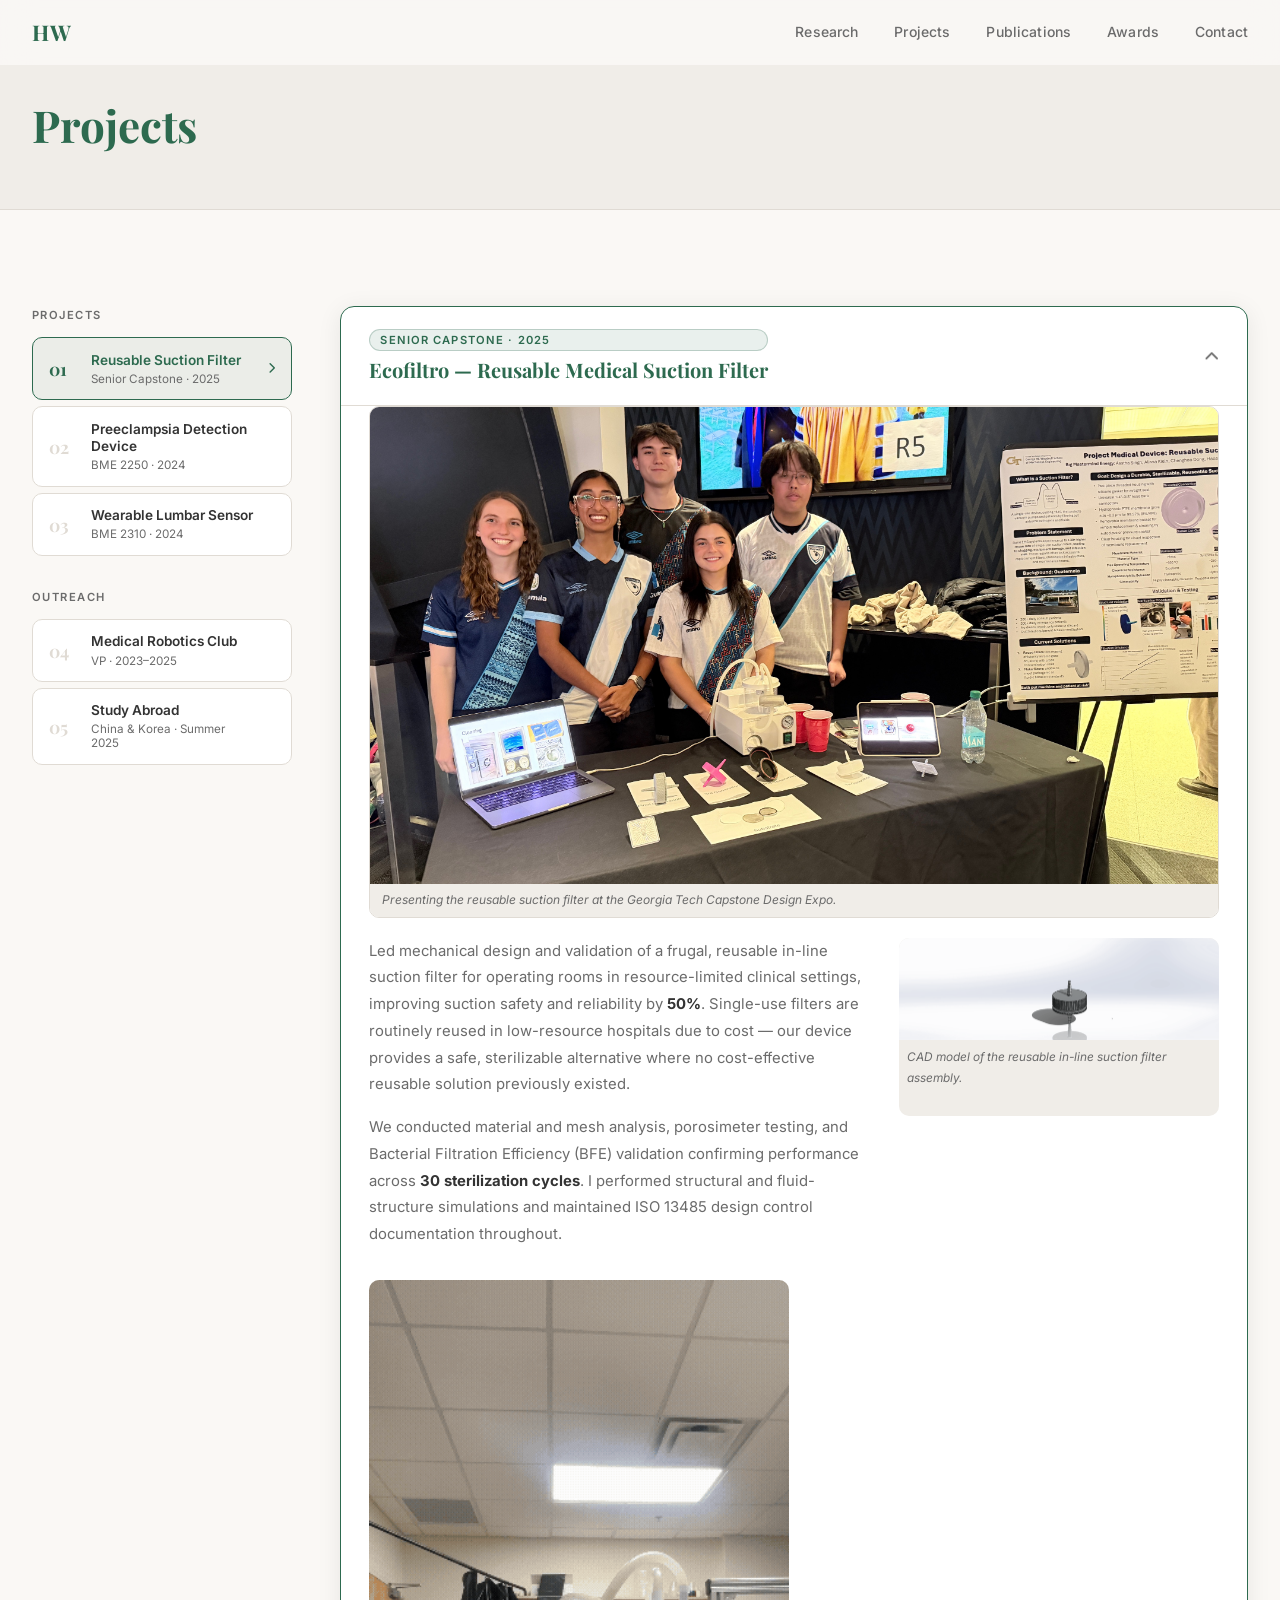
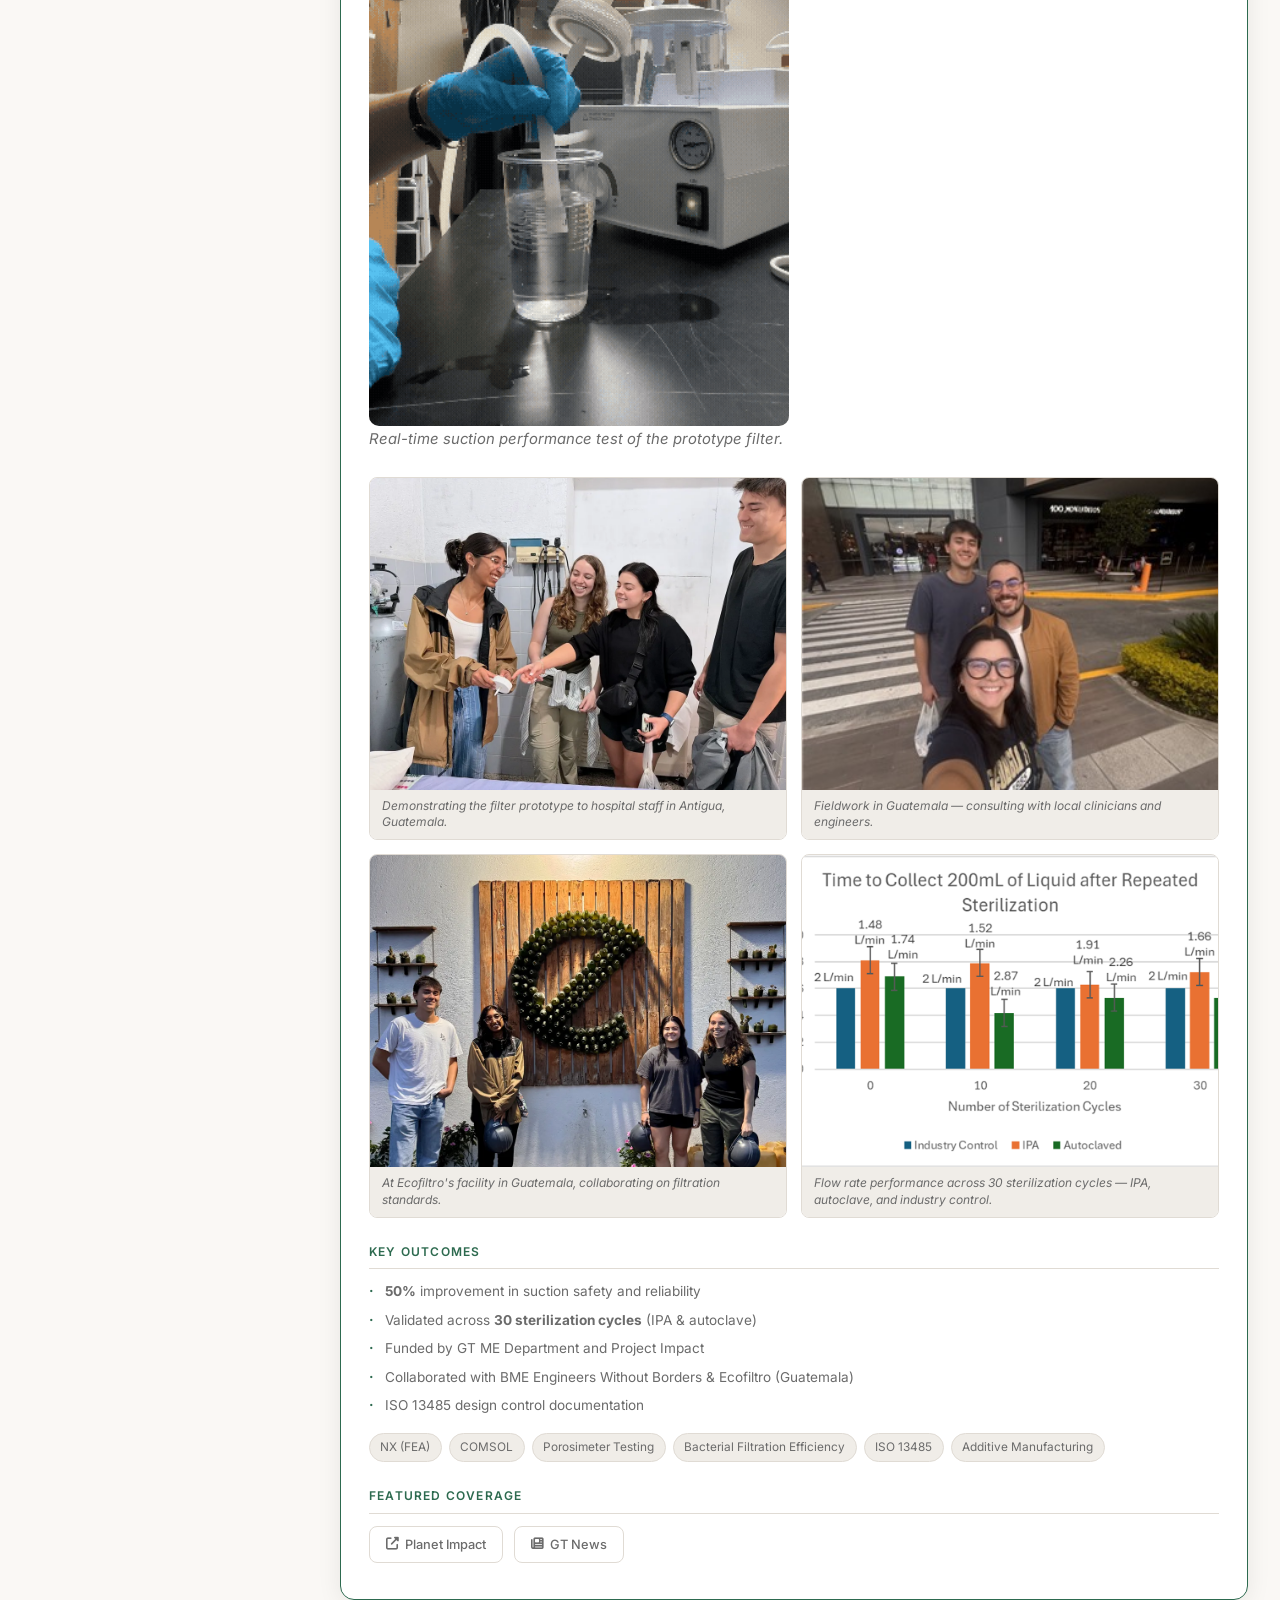
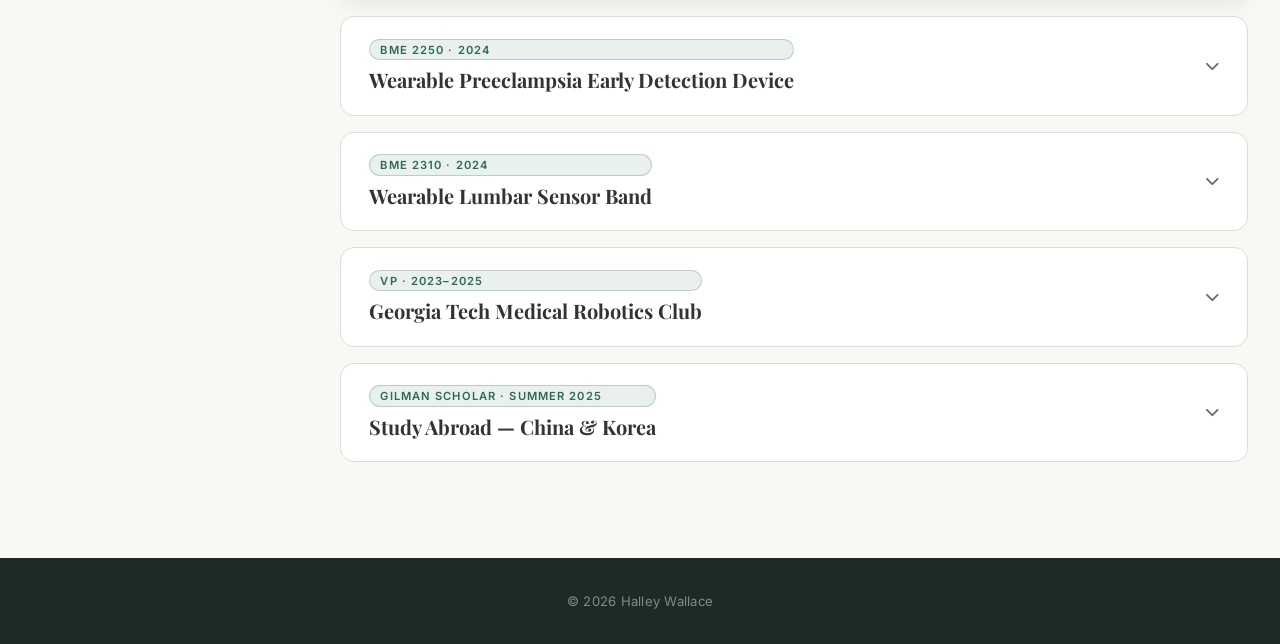
==== projects.html @ 0577d4d8 "Portfolio site" ====
<!DOCTYPE html>
<html lang="en">
<head>
    <meta charset="UTF-8">
    <meta name="viewport" content="width=device-width, initial-scale=1.0">
    <title>Projects — Halley Wallace</title>
    <link rel="preconnect" href="https://fonts.googleapis.com">
    <link rel="preconnect" href="https://fonts.gstatic.com" crossorigin>
    <link href="https://fonts.googleapis.com/css2?family=Playfair+Display:ital,wght@0,400;0,600;0,700;1,400&family=Inter:wght@300;400;500;600&display=swap" rel="stylesheet">
    <link rel="stylesheet" href="https://cdnjs.cloudflare.com/ajax/libs/font-awesome/6.4.0/css/all.min.css">
    <link rel="stylesheet" href="assets/css/style.css">
</head>
<body>

    <nav id="navbar">
        <div class="nav-container">
            <a href="index.html" class="nav-logo">HW</a>
            <ul class="nav-links" id="navLinks">
                <li><a href="research.html">Research</a></li>
                <li><a href="projects.html" class="active">Projects</a></li>
                <li><a href="publications.html">Publications</a></li>
                <li><a href="awards.html">Awards</a></li>
                <li><a href="index.html#contact">Contact</a></li>
            </ul>
            <button class="nav-toggle" id="navToggle" aria-label="Toggle navigation">
                <span></span><span></span><span></span>
            </button>
        </div>
    </nav>

    <div class="page-header">
        <div class="container">
            <h1 class="page-title">Projects</h1>
        </div>
    </div>

    <section class="section">
        <div class="container">
            <div class="research-layout">

                <!-- Sidebar -->
                <aside class="research-sidebar">
                    <p class="sidebar-label">Projects</p>
                    <nav class="sidebar-nav">
                        <button class="sidebar-btn active" data-target="ecofiltro">
                            <span class="sidebar-num">01</span>
                            <span class="sidebar-info">
                                <span class="sidebar-title">Reusable Suction Filter</span>
                                <span class="sidebar-sub">Senior Capstone · 2025</span>
                            </span>
                            <i class="fas fa-chevron-right sidebar-arrow"></i>
                        </button>
                        <button class="sidebar-btn" data-target="preeclampsia">
                            <span class="sidebar-num">02</span>
                            <span class="sidebar-info">
                                <span class="sidebar-title">Preeclampsia Detection Device</span>
                                <span class="sidebar-sub">BME 2250 · 2024</span>
                            </span>
                            <i class="fas fa-chevron-right sidebar-arrow"></i>
                        </button>
                        <button class="sidebar-btn" data-target="lumbar">
                            <span class="sidebar-num">03</span>
                            <span class="sidebar-info">
                                <span class="sidebar-title">Wearable Lumbar Sensor</span>
                                <span class="sidebar-sub">BME 2310 · 2024</span>
                            </span>
                            <i class="fas fa-chevron-right sidebar-arrow"></i>
                        </button>
                    </nav>

                    <p class="sidebar-label" style="margin-top:1.75rem;">Outreach</p>
                    <nav class="sidebar-nav">
                        <button class="sidebar-btn" data-target="medrobo">
                            <span class="sidebar-num">04</span>
                            <span class="sidebar-info">
                                <span class="sidebar-title">Medical Robotics Club</span>
                                <span class="sidebar-sub">VP · 2023–2025</span>
                            </span>
                            <i class="fas fa-chevron-right sidebar-arrow"></i>
                        </button>
                        <button class="sidebar-btn" data-target="lbat">
                            <span class="sidebar-num">05</span>
                            <span class="sidebar-info">
                                <span class="sidebar-title">Study Abroad</span>
                                <span class="sidebar-sub">China &amp; Korea · Summer 2025</span>
                            </span>
                            <i class="fas fa-chevron-right sidebar-arrow"></i>
                        </button>
                    </nav>
                </aside>

                <!-- Accordion content -->
                <main class="research-content">

                    <!-- 01 Ecofiltro -->
                    <div class="accordion-section open" id="ecofiltro">
                        <button class="accordion-header" aria-expanded="true">
                            <div class="accordion-header-text">
                                <span class="accordion-badge darpa-badge">Senior Capstone · 2025</span>
                                <h2>Ecofiltro — Reusable Medical Suction Filter</h2>
                            </div>
                            <i class="fas fa-chevron-down accordion-icon" style="transform:rotate(180deg)"></i>
                        </button>
                        <div class="accordion-body">

                            <!-- Capstone fair photo -->
                            <figure class="proj-photo-item" style="margin:0 0 1.25rem;border-radius:10px;">
                                <img src="assets/images/ecofiltro_fair.jpg" alt="Team at GT capstone design fair" style="width:100%;aspect-ratio:16/9;object-fit:cover;display:block;">
                                <figcaption>Presenting the reusable suction filter at the Georgia Tech Capstone Design Expo.</figcaption>
                            </figure>

                            <!-- Text + CAD video side by side -->
                            <div class="proj-split-row">
                                <div>
                                    <p>
                                        Led mechanical design and validation of a frugal, reusable in-line suction
                                        filter for operating rooms in resource-limited clinical settings, improving
                                        suction safety and reliability by <strong>50%</strong>. Single-use filters
                                        are routinely reused in low-resource hospitals due to cost — our device
                                        provides a safe, sterilizable alternative where no cost-effective reusable
                                        solution previously existed.
                                    </p>
                                    <p>
                                        We conducted material and mesh analysis, porosimeter testing, and Bacterial
                                        Filtration Efficiency (BFE) validation confirming performance across
                                        <strong>30 sterilization cycles</strong>. I performed structural and
                                        fluid-structure simulations and maintained ISO 13485 design control
                                        documentation throughout.
                                    </p>
                                </div>
                                <div class="proj-split-video">
                                    <img src="assets/images/filtercad.gif" alt="CAD model animation of the reusable suction filter" style="width:100%;display:block;">
                                    <p class="gallery-caption" style="padding:0.4rem 0.5rem;font-size:0.74rem;background:var(--bg-alt);font-style:italic;color:var(--text-muted);">CAD model of the reusable in-line suction filter assembly.</p>
                                </div>
                            </div>

                            <!-- Real-time GIF — constrained width -->
                            <div style="margin-top:1rem;border-radius:10px;overflow:hidden;background:var(--bg-alt);max-width:420px;">
                                <img src="assets/images/filterrealtime.gif" alt="Real-time suction performance test" style="width:100%;display:block;">
                            </div>
                            <p class="gallery-caption">Real-time suction performance test of the prototype filter.</p>

                            <!-- Photo grid -->
                            <div class="proj-photo-grid">
                                <figure class="proj-photo-item">
                                    <img src="assets/images/ecofiltro.webp" alt="Team demonstrating filter to hospital staff">
                                    <figcaption>Demonstrating the filter prototype to hospital staff in Antigua, Guatemala.</figcaption>
                                </figure>
                                <figure class="proj-photo-item">
                                    <img src="assets/images/guatemala_ewb.jpg" alt="Team in Guatemala">
                                    <figcaption>Fieldwork in Guatemala — consulting with local clinicians and engineers.</figcaption>
                                </figure>
                                <figure class="proj-photo-item">
                                    <img src="assets/images/ecofiltro_facility.webp" alt="Team at Ecofiltro facility">
                                    <figcaption>At Ecofiltro's facility in Guatemala, collaborating on filtration standards.</figcaption>
                                </figure>
                                <figure class="proj-photo-item">
                                    <img src="assets/images/filter_data.png" alt="Sterilization performance data">
                                    <figcaption>Flow rate performance across 30 sterilization cycles — IPA, autoclave, and industry control.</figcaption>
                                </figure>
                            </div>

                            <div class="accordion-links-section">
                                <h4>Key Outcomes</h4>
                                <ul class="acc-conf-list">
                                    <li><strong>50%</strong> improvement in suction safety and reliability</li>
                                    <li>Validated across <strong>30 sterilization cycles</strong> (IPA &amp; autoclave)</li>
                                    <li>Funded by GT ME Department and Project Impact</li>
                                    <li>Collaborated with BME Engineers Without Borders &amp; Ecofiltro (Guatemala)</li>
                                    <li>ISO 13485 design control documentation</li>
                                </ul>

                                <div class="proj-tools">
                                    <span class="proj-tool-tag">NX (FEA)</span>
                                    <span class="proj-tool-tag">COMSOL</span>
                                    <span class="proj-tool-tag">Porosimeter Testing</span>
                                    <span class="proj-tool-tag">Bacterial Filtration Efficiency</span>
                                    <span class="proj-tool-tag">ISO 13485</span>
                                    <span class="proj-tool-tag">Additive Manufacturing</span>
                                </div>

                                <h4 style="margin-top:1.5rem;">Featured Coverage</h4>
                                <div class="acc-featured-links">
                                    <a href="https://planet-impact.org/project-medical-device"
                                       target="_blank" rel="noopener" class="feat-link-btn">
                                        <i class="fas fa-external-link-alt"></i> Planet Impact
                                    </a>
                                    <a href="https://me.gatech.edu/news/engineering-impact-capstone-design-teams-tackle-global-challenges"
                                       target="_blank" rel="noopener" class="feat-link-btn">
                                        <i class="fas fa-newspaper"></i> GT News
                                    </a>
                                </div>
                            </div>
                        </div>
                    </div>

                    <!-- 02 Preeclampsia Detection Device -->
                    <div class="accordion-section" id="preeclampsia">
                        <button class="accordion-header" aria-expanded="false">
                            <div class="accordion-header-text">
                                <span class="accordion-badge darpa-badge">BME 2250 · 2024</span>
                                <h2>Wearable Preeclampsia Early Detection Device</h2>
                            </div>
                            <i class="fas fa-chevron-down accordion-icon"></i>
                        </button>
                        <div class="accordion-body" hidden>

                            <p>
                                Designed and prototyped a wearable ankle band for early detection of
                                preeclampsia — a leading cause of maternal mortality, particularly affecting
                                Black women in Georgia. The device uses a <strong>PPG sensor</strong> for
                                continuous blood pressure monitoring and a <strong>flex sensor</strong> to
                                quantify ankle edema, two key early indicators of preeclampsia.
                            </p>
                            <p>
                                The physical prototype integrates an Arduino Nano with sensors mounted on
                                a cloth band for comfortable at-home use. A parallel computational prototype
                                used Python image analysis of colorimetric urinalysis assays (Congo Red Dye
                                and Tetrabromophenol Blue) to detect proteinuria — another preeclampsia
                                biomarker. The project emphasized high-specificity design so any positive
                                result would be confirmed by a medical professional.
                            </p>

                            <!-- Photo grid -->
                            <div class="proj-photo-grid">
                                <figure class="proj-photo-item">
                                    <img src="assets/images/cadfoot.png" alt="CAD visual of ankle monitor on foot">
                                    <figcaption>CAD visual of the continuous ankle monitor on a foot model.</figcaption>
                                </figure>
                                <figure class="proj-photo-item">
                                    <img src="assets/images/cadband.png" alt="CAD model of device components">
                                    <figcaption>CAD model showing the PPG sensor, flex sensor, and Arduino Nano assembly.</figcaption>
                                </figure>
                                <figure class="proj-photo-item">
                                    <img src="assets/images/caddevice.jpg" alt="Final physical prototype">
                                    <figcaption>Final physical prototype — Arduino Nano with PPG and flex sensors on perfboard.</figcaption>
                                </figure>
                            </div>

                            <div class="accordion-links-section">
                                <h4>Key Outcomes</h4>
                                <ul class="acc-conf-list">
                                    <li>Functional PPG-based blood pressure monitoring and flex-sensor edema detection</li>
                                    <li>Parallel computational prototype: Python image analysis of urinalysis assays</li>
                                    <li>High-specificity design for at-home use</li>
                                    <li>Addressed maternal health disparities in under-resourced Georgia communities</li>
                                </ul>

                                <div class="proj-tools">
                                    <span class="proj-tool-tag">Arduino Nano</span>
                                    <span class="proj-tool-tag">PPG Sensor</span>
                                    <span class="proj-tool-tag">Flex Sensor</span>
                                    <span class="proj-tool-tag">Fusion 360</span>
                                </div>
                            </div>
                        </div>
                    </div>

                    <!-- 03 Lumbar Sensor -->
                    <div class="accordion-section" id="lumbar">
                        <button class="accordion-header" aria-expanded="false">
                            <div class="accordion-header-text">
                                <span class="accordion-badge darpa-badge">BME 2310 · 2024</span>
                                <h2>Wearable Lumbar Sensor Band</h2>
                            </div>
                            <i class="fas fa-chevron-down accordion-icon"></i>
                        </button>
                        <div class="accordion-body" hidden>

                            <p>
                                Designed and built a wearable lumbar sensor band to monitor lower back
                                posture and movement. The device integrates embedded electronics into a
                                flexible, form-fitting band worn at the lumbar region, enabling non-invasive
                                tracking of spinal position and muscle activity throughout daily activity.
                            </p>
                            <p>
                                The CAD model was developed in Fusion 360, and the physical prototype was
                                assembled and tested on a mannequin and team members. The project aimed to
                                provide a low-cost, wearable solution for monitoring lumbar health outside
                                of a clinical setting.
                            </p>

                            <!-- Photo grid -->
                            <div class="proj-photo-grid">
                                <figure class="proj-photo-item">
                                    <img src="assets/images/back_brace_worn.jpg" alt="Device worn on mannequin">
                                    <figcaption>Prototype worn on mannequin, showing sensor placement at the lumbar region.</figcaption>
                                </figure>
                                <figure class="proj-photo-item">
                                    <img src="assets/images/back_brace_cad.png" alt="CAD model of lumbar band">
                                    <figcaption>Fusion 360 CAD model of the sensor band with embedded electronics housing.</figcaption>
                                </figure>
                                <figure class="proj-photo-item">
                                    <img src="assets/images/back_brace_proto.jpg" alt="Physical prototype on workbench">
                                    <figcaption>Assembled physical prototype showing the full back support structure and sensor array.</figcaption>
                                </figure>
                            </div>

                            <div class="accordion-links-section">
                                <h4>Key Outcomes</h4>
                                <ul class="acc-conf-list">
                                    <li>Wearable form-factor designed for continuous at-home lumbar monitoring</li>
                                    <li>CAD modeled and iterated in Fusion 360 for fit and electronics integration</li>
                                    <li>Physical prototype assembled and tested on human subjects</li>
                                </ul>

                                <div class="proj-tools">
                                    <span class="proj-tool-tag">Fusion 360</span>
                                    <span class="proj-tool-tag">Additive Manufacturing</span>
                                    <span class="proj-tool-tag">Arduino</span>
                                    <span class="proj-tool-tag">Embedded Electronics</span>
                                </div>
                            </div>
                        </div>
                    </div>

                    <!-- 04 Medical Robotics Club -->
                    <div class="accordion-section" id="medrobo">
                        <button class="accordion-header" aria-expanded="false">
                            <div class="accordion-header-text">
                                <span class="accordion-badge darpa-badge">VP · 2023–2025</span>
                                <h2>Georgia Tech Medical Robotics Club</h2>
                            </div>
                            <i class="fas fa-chevron-down accordion-icon"></i>
                        </button>
                        <div class="accordion-body" hidden>

                            <div style="display:flex;align-items:center;gap:1.25rem;margin-bottom:1.25rem;">
                                <img src="assets/images/medrobo_logo.jpeg" alt="Medical Robotics Club logo" style="width:80px;height:80px;object-fit:contain;border-radius:8px;border:1px solid var(--border);background:var(--bg-alt);flex-shrink:0;">
                                <div>
                                    <p style="margin:0;font-weight:600;color:var(--text);">Vice President</p>
                                    <p style="margin:0.2rem 0 0;font-size:0.85rem;color:var(--text-muted);">Georgia Institute of Technology · 2023–2025</p>
                                </div>
                            </div>

                            <figure style="margin:0 0 1.25rem;border-radius:10px;overflow:hidden;">
                                <img src="assets/images/medrobo_showcase.jpg" alt="Medical Robotics Club Project Showcase" style="width:100%;aspect-ratio:16/9;object-fit:cover;display:block;">
                                <figcaption style="font-size:0.78rem;color:var(--text-muted);padding:0.5rem 0.75rem;background:var(--bg-alt);font-style:italic;">Annual Medical Robotics Club Project Showcase — student teams presenting biomedical engineering projects.</figcaption>
                            </figure>

                            <p>
                                Served as Vice President of Georgia Tech's Medical Robotics Club — one of
                                the largest student organizations in the College of Engineering with
                                <strong>200+ members</strong>. Organized technical workshops, career panels
                                with industry professionals, and inter-team mentorship connecting
                                undergraduates with graduate researchers and biomedical industry partners.
                            </p>
                            <p>
                                Coordinated the annual Project Showcase, where student teams presented
                                semester-long engineering projects to faculty, alumni, and industry guests.
                                Led executive board planning, recruitment events, and maintained partnerships
                                with GT's BME and ME departments to provide members with research and
                                internship opportunities.
                            </p>

                            <div class="accordion-links-section">
                                <div class="acc-featured-links">
                                    <a href="https://sites.gatech.edu/medicalroboticsclub/"
                                       target="_blank" rel="noopener" class="feat-link-btn">
                                        <i class="fas fa-external-link-alt"></i> Club Website
                                    </a>
                                </div>
                            </div>
                        </div>
                    </div>

                    <!-- 05 Study Abroad / LBAT -->
                    <div class="accordion-section" id="lbat">
                        <button class="accordion-header" aria-expanded="false">
                            <div class="accordion-header-text">
                                <span class="accordion-badge darpa-badge">Gilman Scholar · Summer 2025</span>
                                <h2>Study Abroad — China &amp; Korea</h2>
                            </div>
                            <i class="fas fa-chevron-down accordion-icon"></i>
                        </button>
                        <div class="accordion-body" hidden>

                            <figure style="margin:0 0 1.25rem;border-radius:10px;overflow:hidden;">
                                <img src="assets/images/lbat_main.jpg" alt="Shenzhen skyline with flowers" style="width:100%;aspect-ratio:16/7;object-fit:cover;display:block;">
                                <figcaption style="font-size:0.78rem;color:var(--text-muted);padding:0.5rem 0.75rem;background:var(--bg-alt);font-style:italic;">Shenzhen, China — Georgia Tech Shenzhen Institute semester, Summer 2025.</figcaption>
                            </figure>

                            <p>
                                Spent Spring 2025 at the <strong>Georgia Tech Shenzhen Institute</strong>
                                (GTSI) as a <strong>U.S. Department of State Gilman Scholar</strong> with
                                the Critical Need Language Award for Chinese. The semester included immersive
                                coursework, language study, and cross-cultural research engagement across
                                China and South Korea.
                            </p>
                            <p>
                                Visited <strong>Peking University (PKU)</strong> in Beijing to meet with
                                Dr. Mengdi Han's lab, researching flexible bioelectronics and wearable
                                biosensors — directly relevant to my interests in bio-inspired design and
                                medical devices. Also visited <strong>Seoul National University (SNU)</strong>
                                in South Korea to meet with Dr. Hyungmin Park's <em>Bio-Fluid Mechanics
                                Laboratory</em>, exploring overlaps with my fluid dynamics research.
                            </p>

                            <div class="research-photo-gallery">
                                <figure class="gallery-item">
                                    <img src="assets/images/lbat_shenzhen.jpg" alt="Shenzhen bay Ferris wheel">
                                </figure>
                                <figure class="gallery-item">
                                    <img src="assets/images/lbat_beijing.jpg" alt="Beijing">
                                </figure>
                                <figure class="gallery-item">
                                    <img src="assets/images/lbat_pku.jpg" alt="Peking University campus">
                                </figure>
                                <figure class="gallery-item">
                                    <img src="assets/images/lbat_shanghai.jpg" alt="Shanghai skyline">
                                </figure>
                                <figure class="gallery-item">
                                    <img src="assets/images/lbat_chongqing.jpg" alt="Chongqing Hongya Cave">
                                </figure>
                                <figure class="gallery-item">
                                    <img src="assets/images/lbat_chongqing_night.jpg" alt="Chongqing Hongyadong at night">
                                </figure>
                                <figure class="gallery-item">
                                    <img src="assets/images/lbat_zhangjiajie.jpg" alt="Zhangjiajie mountains">
                                </figure>
                                <figure class="gallery-item">
                                    <img src="assets/images/lbat_korea.png" alt="Bukchon Hanok Village, Seoul">
                                </figure>
                                <figure class="gallery-item">
                                    <img src="assets/images/lbat_snu.jpg" alt="Seoul National University">
                                </figure>
                            </div>
                            <p class="gallery-caption">Shenzhen Bay · Beijing · Peking University · Shanghai · Chongqing · Chongqing Night · Zhangjiajie · Seoul · Seoul National University</p>
                        </div>
                    </div>

                </main>
            </div>
        </div>
    </section>

    <footer>
        <p>© 2026 Halley Wallace</p>
    </footer>

    <script src="assets/js/main.js"></script>
    <script>
        const sidebarBtns = document.querySelectorAll('.sidebar-btn');
        const sections    = document.querySelectorAll('.accordion-section');

        function openSection(id) {
            sections.forEach(sec => {
                const isTarget = sec.id === id;
                const body   = sec.querySelector('.accordion-body');
                const icon   = sec.querySelector('.accordion-icon');
                const header = sec.querySelector('.accordion-header');
                sec.classList.toggle('open', isTarget);
                header.setAttribute('aria-expanded', isTarget);
                if (isTarget) {
                    body.removeAttribute('hidden');
                    icon.style.transform = 'rotate(180deg)';
                } else {
                    body.setAttribute('hidden', '');
                    icon.style.transform = '';
                }
            });
            sidebarBtns.forEach(btn => {
                btn.classList.toggle('active', btn.dataset.target === id);
            });
        }

        sidebarBtns.forEach(btn => {
            btn.addEventListener('click', () => {
                const id = btn.dataset.target;
                openSection(id);
                document.getElementById(id).scrollIntoView({ behavior: 'smooth', block: 'start' });
            });
        });

        document.querySelectorAll('.accordion-header').forEach(header => {
            header.addEventListener('click', () => {
                const section = header.closest('.accordion-section');
                const isOpen  = section.classList.contains('open');
                if (isOpen) {
                    const body = section.querySelector('.accordion-body');
                    const icon = section.querySelector('.accordion-icon');
                    section.classList.remove('open');
                    header.setAttribute('aria-expanded', 'false');
                    body.setAttribute('hidden', '');
                    icon.style.transform = '';
                    sidebarBtns.forEach(btn => {
                        if (btn.dataset.target === section.id) btn.classList.remove('active');
                    });
                } else {
                    openSection(section.id);
                }
            });
        });
    </script>
</body>
</html>
---- assets/css/style.css ----
/* ===========================
   Variables & Reset
=========================== */
*, *::before, *::after {
    margin: 0;
    padding: 0;
    box-sizing: border-box;
}

:root {
    --bg:          #faf8f5;
    --bg-alt:      #f0ede8;
    --accent:      #2d6a4f;
    --accent-mid:  #40916c;
    --accent-light:#52b788;
    --text:        #333333;
    --text-muted:  #6b6b6b;
    --highlight:   #d4a017;
    --border:      #e0dbd4;
    --white:       #ffffff;
    --shadow:      0 4px 24px rgba(0, 0, 0, 0.08);
    --shadow-lg:   0 8px 40px rgba(0, 0, 0, 0.13);
    --radius:      14px;
}

html {
    scroll-behavior: smooth;
    font-size: 16px;
}

body {
    font-family: 'Inter', sans-serif;
    background-color: var(--bg);
    color: var(--text);
    line-height: 1.7;
    -webkit-font-smoothing: antialiased;
}

a {
    color: var(--accent);
    text-decoration: none;
    transition: color 0.2s;
}
a:hover { color: var(--accent-mid); }

img { display: block; max-width: 100%; }

/* ===========================
   Navigation
=========================== */
#navbar {
    position: fixed;
    top: 0; left: 0; right: 0;
    z-index: 1000;
    background: rgba(250, 248, 245, 0.9);
    backdrop-filter: blur(16px);
    -webkit-backdrop-filter: blur(16px);
    border-bottom: 1px solid transparent;
    transition: border-color 0.3s, box-shadow 0.3s;
}

#navbar.scrolled {
    border-bottom-color: var(--border);
    box-shadow: var(--shadow);
}

.nav-container {
    max-width: 1320px;
    margin: 0 auto;
    padding: 0 2rem;
    height: 64px;
    display: flex;
    align-items: center;
    justify-content: space-between;
}

.nav-logo {
    font-family: 'Playfair Display', serif;
    font-size: 1.35rem;
    font-weight: 700;
    color: var(--accent);
    letter-spacing: 0.06em;
}

.nav-links {
    list-style: none;
    display: flex;
    gap: 2.25rem;
    margin-left: auto;
}

.nav-links a {
    font-size: 0.875rem;
    font-weight: 500;
    color: var(--text-muted);
    letter-spacing: 0.01em;
    padding-bottom: 2px;
    border-bottom: 2px solid transparent;
    transition: color 0.2s, border-color 0.2s;
}

.nav-links a:hover,
.nav-links a.active {
    color: var(--accent);
    border-bottom-color: var(--accent);
}

.nav-toggle {
    display: none;
    flex-direction: column;
    gap: 5px;
    background: none;
    border: none;
    cursor: pointer;
    padding: 4px;
}

.nav-toggle span {
    display: block;
    width: 24px;
    height: 2px;
    background: var(--text);
    border-radius: 2px;
    transition: all 0.3s;
}

/* ===========================
   Hero
=========================== */
.hero {
    min-height: 100vh;
    display: flex;
    flex-direction: column;
    justify-content: center;
    padding: 7rem 2rem 5rem;
    position: relative;
    background-image: url('../images/gt_landscape.jpg');
    background-size: cover;
    background-position: center 40%;
}

.hero::before {
    content: '';
    position: absolute;
    inset: 0;
    background: linear-gradient(
        to right,
        rgba(250,248,245,0.97) 35%,
        rgba(250,248,245,0.82) 60%,
        rgba(250,248,245,0.55) 100%
    );
    pointer-events: none;
}

.hero-content {
    max-width: 1320px;
    margin: 0 auto;
    width: 100%;
    position: relative;
    z-index: 1;
    display: grid;
    grid-template-columns: 1fr 320px;
    gap: 5rem;
    align-items: center;
}

.hero-label {
    display: inline-block;
    font-size: 0.75rem;
    font-weight: 600;
    letter-spacing: 0.14em;
    text-transform: uppercase;
    color: var(--accent);
    margin-bottom: 1.25rem;
    padding: 0.3rem 0.9rem;
    background: rgba(45, 106, 79, 0.1);
    border-radius: 100px;
}

.hero h1 {
    font-family: 'Playfair Display', serif;
    font-size: clamp(2.75rem, 6vw, 4.5rem);
    font-weight: 700;
    line-height: 1.08;
    margin-bottom: 0.9rem;
    color: var(--accent);
}

.hero-subtitle {
    font-size: 0.97rem;
    color: var(--text-muted);
    margin-bottom: 1.1rem;
    line-height: 1.7;
}

.hero-bio {
    font-size: 1rem;
    color: var(--text-muted);
    max-width: 560px;
    margin-bottom: 2rem;
    line-height: 1.8;
}

.hero-links {
    display: flex;
    flex-wrap: wrap;
    gap: 0.65rem;
}

/* Badges — uniform style */
.badge {
    display: inline-flex;
    align-items: center;
    gap: 0.45rem;
    padding: 0.5rem 1.1rem;
    border-radius: 100px;
    font-size: 0.83rem;
    font-weight: 500;
    transition: all 0.2s;
    border: 1.5px solid var(--accent);
    background: var(--white);
    color: var(--accent);
    white-space: nowrap;
}

.badge:hover {
    background: var(--accent);
    color: var(--white);
}

/* Photo */
.hero-photo {
    display: flex;
    justify-content: center;
}

.photo-frame {
    width: 280px;
    height: 280px;
    border-radius: 50%;
    overflow: hidden;
    border: 4px solid var(--accent);
    box-shadow: 0 0 0 10px rgba(45, 106, 79, 0.1), var(--shadow-lg);
}

.photo-frame img {
    width: 100%;
    height: 100%;
    object-fit: cover;
}

.photo-placeholder {
    width: 100%;
    height: 100%;
    background: var(--bg-alt);
    display: flex;
    align-items: center;
    justify-content: center;
    font-size: 5rem;
    color: var(--border);
}

/* Scroll cue */
.hero-scroll {
    position: absolute;
    bottom: 2rem;
    left: 50%;
    transform: translateX(-50%);
    animation: bounce 2.2s ease-in-out infinite;
}

.hero-scroll a {
    color: var(--text-muted);
    font-size: 1.1rem;
    opacity: 0.7;
    transition: opacity 0.2s;
}

.hero-scroll a:hover { opacity: 1; }

@keyframes bounce {
    0%, 100% { transform: translateX(-50%) translateY(0); }
    50%       { transform: translateX(-50%) translateY(8px); }
}

/* ===========================
   Section Base
=========================== */
.section { padding: 6rem 2rem; }
.section-alt { background: var(--bg-alt); }

.container {
    max-width: 1320px;
    margin: 0 auto;
}

.section-title {
    font-family: 'Playfair Display', serif;
    font-size: 2.1rem;
    font-weight: 700;
    color: var(--text);
    margin-bottom: 0.4rem;
    position: relative;
    display: inline-block;
}

.section-title::after {
    content: '';
    display: block;
    width: 44px;
    height: 3px;
    background: var(--highlight);
    margin-top: 0.55rem;
    border-radius: 2px;
}

/* ===========================
   Hero Institutions Row
=========================== */
.hero-institutions {
    display: flex;
    align-items: center;
    gap: 0.9rem;
    margin-top: 1.5rem;
    flex-wrap: wrap;
}

.inst-logo {
    height: 32px;
    width: auto;
    object-fit: contain;
}

.gt-logo {
    /* GT logo has a white/transparent bg — keep it crisp */
    filter: brightness(0.85);
}

.inst-divider {
    color: var(--text-muted);
    font-size: 1rem;
}

.inst-cornell {
    font-family: 'Playfair Display', serif;
    font-size: 1rem;
    font-weight: 600;
    color: #b31b1b;
    letter-spacing: 0.01em;
}

/* ===========================
   About
=========================== */
.about-grid {
    display: grid;
    grid-template-columns: 1fr 300px;
    gap: 4rem;
    margin-top: 2.75rem;
    align-items: start;
}

.about-text p {
    color: var(--text-muted);
    margin-bottom: 1rem;
    font-size: 1.02rem;
}

.about-text p strong { color: var(--text); }
.about-text a { font-weight: 500; }

.detail-card {
    background: var(--white);
    border-radius: var(--radius);
    padding: 1.4rem 1.6rem;
    margin-bottom: 1rem;
    border: 1px solid var(--border);
}

.detail-card h3 {
    font-size: 0.75rem;
    font-weight: 600;
    text-transform: uppercase;
    letter-spacing: 0.12em;
    color: var(--accent);
    margin-bottom: 0.9rem;
    display: flex;
    align-items: center;
    gap: 0.5rem;
}

.detail-item {
    display: flex;
    flex-direction: column;
    gap: 0.2rem;
}

.detail-item strong { font-size: 0.9rem; color: var(--text); }
.detail-item span   { font-size: 0.82rem; color: var(--text-muted); }
.detail-item a      { font-size: 0.88rem; color: var(--accent); }

/* Education items */
.edu-item {
    display: flex;
    align-items: flex-start;
    gap: 0.85rem;
    padding: 0.5rem 0;
}

.edu-logo {
    height: 28px;
    width: auto;
    object-fit: contain;
    flex-shrink: 0;
    margin-top: 3px;
    filter: brightness(0.85);
}

.edu-text {
    display: flex;
    flex-direction: column;
    gap: 0.15rem;
}

.edu-text strong { font-size: 0.9rem; color: var(--text); }
.edu-text span   { font-size: 0.8rem; color: var(--text-muted); }

.edu-note {
    font-size: 0.75rem !important;
    color: var(--accent) !important;
    font-style: italic;
}

.edu-divider {
    height: 1px;
    background: var(--border);
    margin: 0.6rem 0;
}

/* Award list */
.award-list {
    list-style: none;
    display: flex;
    flex-direction: column;
    gap: 0.45rem;
}

.award-list li {
    font-size: 0.82rem;
    color: var(--text-muted);
    padding-left: 1.1rem;
    position: relative;
    line-height: 1.45;
}

.award-list li::before {
    content: '★';
    position: absolute;
    left: 0;
    color: var(--highlight);
    font-size: 0.65rem;
    top: 3px;
}

.interest-list {
    list-style: none;
    display: flex;
    flex-direction: column;
    gap: 0.45rem;
}

.interest-list li {
    font-size: 0.88rem;
    color: var(--text-muted);
    padding-left: 1.1rem;
    position: relative;
}

.interest-list li::before {
    content: '▸';
    position: absolute;
    left: 0;
    color: var(--accent);
    font-size: 0.75rem;
    top: 2px;
}

/* ===========================
   Research Cards
=========================== */
.research-grid {
    display: grid;
    grid-template-columns: repeat(3, 1fr);
    gap: 1.5rem;
    margin-top: 2.75rem;
}

.research-card {
    background: var(--white);
    border-radius: var(--radius);
    padding: 2rem;
    border: 1px solid var(--border);
    transition: transform 0.3s, box-shadow 0.3s;
    position: relative;
    overflow: hidden;
}

.research-card::before {
    content: '';
    position: absolute;
    top: 0; left: 0; right: 0;
    height: 3px;
    background: linear-gradient(90deg, var(--accent), var(--accent-light));
    transform: scaleX(0);
    transform-origin: left;
    transition: transform 0.35s ease;
}

.research-card:hover {
    transform: translateY(-5px);
    box-shadow: var(--shadow-lg);
}

.research-card:hover::before { transform: scaleX(1); }

.research-icon {
    width: 46px;
    height: 46px;
    background: rgba(45, 106, 79, 0.1);
    border-radius: 12px;
    display: flex;
    align-items: center;
    justify-content: center;
    color: var(--accent);
    font-size: 1.2rem;
    margin-bottom: 1.2rem;
}

.research-card h3 {
    font-family: 'Playfair Display', serif;
    font-size: 1.05rem;
    margin-bottom: 0.65rem;
    color: var(--text);
    line-height: 1.4;
}

.research-card p {
    font-size: 0.875rem;
    color: var(--text-muted);
    line-height: 1.75;
    margin-bottom: 1.1rem;
}

.research-tags {
    display: flex;
    flex-wrap: wrap;
    gap: 0.4rem;
}

.tag {
    font-size: 0.73rem;
    padding: 0.2rem 0.65rem;
    background: var(--bg-alt);
    color: var(--text-muted);
    border-radius: 100px;
    border: 1px solid var(--border);
    font-weight: 500;
}

/* ===========================
   Publications
=========================== */
.pub-list {
    margin-top: 2.75rem;
}

.pub-item {
    display: flex;
    gap: 2.5rem;
    padding: 2rem 0;
    border-bottom: 1px solid var(--border);
}

.pub-item:first-child { border-top: 1px solid var(--border); }

.pub-year {
    font-family: 'Playfair Display', serif;
    font-size: 1.6rem;
    font-weight: 700;
    color: var(--highlight);
    min-width: 72px;
    line-height: 1.1;
    padding-top: 3px;
    display: flex;
    flex-direction: column;
    align-items: flex-start;
    gap: 0.4rem;
}

.pub-status {
    font-family: 'Inter', sans-serif;
    font-size: 0.68rem;
    font-weight: 600;
    letter-spacing: 0.08em;
    text-transform: uppercase;
    padding: 0.2rem 0.55rem;
    border-radius: 100px;
}

.in-review {
    background: rgba(212, 160, 23, 0.12);
    color: var(--highlight);
    border: 1px solid rgba(212, 160, 23, 0.35);
}

.pub-title {
    font-size: 1rem;
    font-weight: 600;
    color: var(--text);
    margin-bottom: 0.4rem;
    line-height: 1.5;
}

.pub-authors {
    font-size: 0.875rem;
    color: var(--text-muted);
    margin-bottom: 0.3rem;
}

.pub-journal {
    font-size: 0.85rem;
    color: var(--text-muted);
    margin-bottom: 0.85rem;
}

.pub-under-review {
    font-size: 0.8rem;
    font-style: italic;
    color: var(--text-muted);
    margin-top: 0.4rem;
}

.pub-links { display: flex; gap: 1.1rem; }

.pub-link {
    font-size: 0.8rem;
    font-weight: 500;
    color: var(--accent);
    display: inline-flex;
    align-items: center;
    gap: 0.3rem;
    transition: color 0.2s;
}

.pub-link:hover { color: var(--accent-light); }

/* Under Review / In Prep cards */
.preprint-list {
    display: flex;
    flex-direction: column;
    gap: 1.25rem;
    margin-bottom: 0.5rem;
}

.preprint-card {
    display: flex;
    gap: 1.75rem;
    align-items: center;
    background: var(--white);
    border: 1px solid var(--border);
    border-radius: var(--radius);
    padding: 1.25rem 1.5rem;
    transition: box-shadow 0.25s;
}

.preprint-card:hover { box-shadow: var(--shadow); }

.preprint-gif {
    flex-shrink: 0;
    width: 160px;
    height: 110px;
    border-radius: 8px;
    overflow: hidden;
    background: #111;
}

.preprint-gif img {
    width: 100%;
    height: 100%;
    object-fit: cover;
}

.preprint-content {
    display: flex;
    flex-direction: column;
    gap: 0.45rem;
}

.preprint-content h4 {
    font-size: 0.95rem;
    font-weight: 600;
    color: var(--text);
    line-height: 1.5;
    margin: 0;
}

.under-review {
    background: rgba(179, 27, 27, 0.08);
    color: #b31b1b;
    border: 1px solid rgba(179, 27, 27, 0.25);
}

.in-prep {
    background: rgba(107, 107, 107, 0.1);
    color: var(--text-muted);
    border: 1px solid var(--border);
}

/* Conferences */
.subsection-title {
    font-family: 'Playfair Display', serif;
    font-size: 1.35rem;
    color: var(--text);
    margin: 3.5rem 0 1.5rem;
}

.conf-list { display: flex; flex-direction: column; gap: 1rem; }

.conf-item {
    display: flex;
    gap: 1.25rem;
    align-items: flex-start;
    background: var(--white);
    border: 1px solid var(--border);
    border-radius: var(--radius);
    padding: 1.25rem 1.5rem;
    transition: box-shadow 0.25s;
}

.conf-item:hover { box-shadow: var(--shadow); }

.conf-icon {
    color: var(--highlight);
    font-size: 1.1rem;
    margin-top: 3px;
    flex-shrink: 0;
}

.conf-content h4 {
    font-size: 0.93rem;
    font-weight: 600;
    color: var(--text);
    margin-bottom: 0.35rem;
    line-height: 1.5;
}

.conf-content p { font-size: 0.84rem; color: var(--text-muted); }

/* ===========================
   Projects
=========================== */
.project-grid {
    margin-top: 2.75rem;
    display: grid;
    gap: 1.5rem;
}

.project-card {
    background: var(--white);
    border-radius: var(--radius);
    padding: 2.25rem 2.5rem;
    border: 1px solid var(--border);
    transition: box-shadow 0.3s;
}

.project-card:hover { box-shadow: var(--shadow-lg); }

.project-card.featured {
    border-left: 4px solid var(--accent);
}

.project-badge {
    display: inline-block;
    font-size: 0.73rem;
    font-weight: 600;
    letter-spacing: 0.12em;
    text-transform: uppercase;
    color: var(--accent);
    background: rgba(45, 106, 79, 0.1);
    padding: 0.25rem 0.8rem;
    border-radius: 100px;
    margin-bottom: 0.75rem;
}

.project-header { margin-bottom: 1.1rem; }

.project-card h3 {
    font-family: 'Playfair Display', serif;
    font-size: 1.3rem;
    color: var(--text);
    line-height: 1.35;
}

.project-card > p {
    color: var(--text-muted);
    font-size: 0.97rem;
    line-height: 1.8;
    margin-bottom: 1.4rem;
}

.project-details {
    list-style: none;
    display: flex;
    flex-direction: column;
    gap: 0.55rem;
    margin-bottom: 1.6rem;
}

.project-details li {
    font-size: 0.875rem;
    color: var(--text-muted);
    display: flex;
    align-items: flex-start;
    gap: 0.65rem;
    line-height: 1.5;
}

.project-details li i {
    color: var(--accent);
    width: 16px;
    flex-shrink: 0;
    margin-top: 3px;
}

.project-links { display: flex; flex-wrap: wrap; gap: 0.75rem; }

.btn {
    display: inline-flex;
    align-items: center;
    gap: 0.4rem;
    padding: 0.5rem 1.2rem;
    border-radius: 8px;
    font-size: 0.84rem;
    font-weight: 500;
    transition: all 0.2s;
}

.btn-outline {
    border: 1.5px solid var(--border);
    color: var(--text-muted);
}

.btn-outline:hover {
    border-color: var(--accent);
    color: var(--accent);
}

/* ===========================
   Awards
=========================== */
.awards-grid {
    display: grid;
    grid-template-columns: repeat(2, 1fr);
    gap: 1.25rem;
    margin-top: 2.75rem;
}

.award-card {
    background: var(--white);
    border: 1px solid var(--border);
    border-radius: var(--radius);
    padding: 1.75rem;
    display: flex;
    gap: 1.25rem;
    align-items: flex-start;
    transition: box-shadow 0.25s, transform 0.25s;
}

.award-card:hover {
    box-shadow: var(--shadow-lg);
    transform: translateY(-3px);
}

.award-icon {
    width: 44px;
    height: 44px;
    background: rgba(212, 160, 23, 0.12);
    border-radius: 10px;
    display: flex;
    align-items: center;
    justify-content: center;
    color: var(--highlight);
    font-size: 1.1rem;
    flex-shrink: 0;
}

.award-body h3 {
    font-size: 0.95rem;
    font-weight: 600;
    color: var(--text);
    margin-bottom: 0.2rem;
    line-height: 1.4;
}

.award-sub {
    font-size: 0.78rem;
    color: var(--accent);
    font-weight: 500;
    margin-bottom: 0.5rem;
}

.award-desc {
    font-size: 0.82rem;
    color: var(--text-muted);
    line-height: 1.65;
}

/* Awards list (row layout) */
.awards-list {
    display: flex;
    flex-direction: column;
    gap: 0;
    border: 1px solid var(--border);
    border-radius: var(--radius);
    overflow: hidden;
    margin-top: 2rem;
}

.award-row {
    display: grid;
    grid-template-columns: 1fr auto auto auto;
    gap: 1rem;
    align-items: center;
    padding: 1rem 1.5rem;
    border-bottom: 1px solid var(--border);
    background: var(--white);
    transition: background 0.2s;
}

.award-row:last-child { border-bottom: none; }
.award-row:hover { background: var(--bg-alt); }

.award-row-name {
    display: flex;
    align-items: center;
    gap: 0.75rem;
    font-size: 0.92rem;
    font-weight: 500;
    color: var(--text);
}

.award-row-icon {
    color: var(--highlight);
    font-size: 0.85rem;
    flex-shrink: 0;
    width: 1rem;
    text-align: center;
}

.award-row-meta {
    font-size: 0.8rem;
    color: var(--text-muted);
    white-space: nowrap;
}

.award-row-amount {
    font-size: 0.85rem;
    font-weight: 600;
    color: var(--accent);
    white-space: nowrap;
}

.award-row-year {
    font-size: 0.8rem;
    color: var(--text-muted);
    white-space: nowrap;
    text-align: right;
}

/* ===========================
   Contact
=========================== */
.contact-container { text-align: center; }

.contact-text {
    color: var(--text-muted);
    font-size: 1.05rem;
    margin: 1.75rem 0 2.75rem;
}

.contact-links {
    display: flex;
    justify-content: center;
    flex-wrap: wrap;
    gap: 1rem;
    margin-top: 1.5rem;
}

.contact-item {
    display: flex;
    flex-direction: row;
    align-items: center;
    gap: 0.7rem;
    padding: 0.85rem 1.6rem;
    border: 1px solid var(--border);
    border-radius: 100px;
    background: var(--white);
    color: var(--text);
    font-size: 0.9rem;
    font-weight: 500;
    transition: border-color 0.2s, color 0.2s, box-shadow 0.2s;
    text-decoration: none;
}

.contact-item i {
    font-size: 1.15rem;
    color: var(--accent);
    transition: transform 0.2s;
}

.contact-item:hover {
    color: var(--accent);
    border-color: var(--accent);
    box-shadow: 0 2px 12px rgba(45,106,79,0.1);
}
.contact-item:hover i { transform: scale(1.12); }

/* ===========================
   About (homepage — full-width)
=========================== */
.about-full {
    max-width: 800px;
    margin-top: 2.5rem;
}

.about-full p {
    font-size: 1.02rem;
    color: var(--text-muted);
    line-height: 1.8;
    margin-bottom: 1rem;
}

.about-full p strong { color: var(--text); }
.about-full a { font-weight: 500; }

.about-facts {
    display: flex;
    flex-wrap: wrap;
    gap: 0.65rem;
    margin-top: 1.75rem;
}

.fact-chip {
    display: inline-flex;
    align-items: center;
    gap: 0.45rem;
    padding: 0.4rem 0.9rem;
    background: var(--white);
    border: 1px solid var(--border);
    border-radius: 100px;
    font-size: 0.82rem;
    color: var(--text-muted);
    font-weight: 500;
}

.fact-chip i { color: var(--accent); font-size: 0.78rem; }

/* ===========================
   News extra / toggle
=========================== */
.news-extra-wrap[hidden] { display: none !important; }
.news-extra-wrap { display: block; }

.news-more-btn {
    display: inline-flex;
    align-items: center;
    gap: 0.45rem;
    margin-top: 1.5rem;
    padding: 0.5rem 1.2rem;
    border: 1.5px solid var(--accent);
    border-radius: 100px;
    background: none;
    color: var(--accent);
    font-size: 0.85rem;
    font-weight: 500;
    cursor: pointer;
    transition: all 0.2s;
    font-family: 'Inter', sans-serif;
}

.news-more-btn:hover {
    background: var(--accent);
    color: var(--white);
}

.news-more-btn i { transition: transform 0.3s; }
.news-more-btn.open i { transform: rotate(180deg); }

/* ===========================
   Featured Cards
=========================== */
.feat-grid {
    display: grid;
    grid-template-columns: repeat(2, 1fr);
    gap: 1.75rem;
    margin-top: 2.75rem;
}

.feat-card {
    background: var(--white);
    border: 1px solid var(--border);
    border-radius: var(--radius);
    overflow: hidden;
    transition: box-shadow 0.3s, transform 0.3s;
}

.feat-card:hover {
    box-shadow: var(--shadow-lg);
    transform: translateY(-4px);
}

.feat-media {
    width: 100%;
    aspect-ratio: 16 / 9;
    overflow: hidden;
    position: relative;
    background: #111;
}

.feat-media img {
    width: 100%;
    height: 100%;
    object-fit: cover;
    display: block;
    transition: transform 0.4s;
}

.feat-card:hover .feat-media img { transform: scale(1.03); }

.feat-media-placeholder {
    background: linear-gradient(135deg, #1a3a2a, #2d6a4f);
    display: flex;
    align-items: center;
    justify-content: center;
    font-size: 3rem;
    color: rgba(255,255,255,0.25);
}

.video-thumb-wrap {
    display: block;
    width: 100%;
    height: 100%;
    position: relative;
}

.video-thumb-wrap img {
    width: 100%;
    height: 100%;
    object-fit: cover;
}

.play-btn {
    position: absolute;
    top: 50%;
    left: 50%;
    transform: translate(-50%, -50%);
    width: 60px;
    height: 60px;
    border-radius: 50%;
    background: rgba(255,255,255,0.92);
    display: flex;
    align-items: center;
    justify-content: center;
    color: var(--accent);
    font-size: 1.2rem;
    transition: transform 0.2s, background 0.2s;
    padding-left: 4px;
}

.video-thumb-wrap:hover .play-btn {
    transform: translate(-50%, -50%) scale(1.1);
    background: var(--white);
}

.feat-body {
    padding: 1.5rem 1.75rem 1.75rem;
}

.feat-badge {
    display: inline-block;
    font-size: 0.72rem;
    font-weight: 600;
    letter-spacing: 0.1em;
    text-transform: uppercase;
    color: var(--accent);
    background: rgba(45, 106, 79, 0.1);
    padding: 0.22rem 0.7rem;
    border-radius: 100px;
    margin-bottom: 0.7rem;
}

.feat-body h3 {
    font-family: 'Playfair Display', serif;
    font-size: 1.15rem;
    color: var(--text);
    line-height: 1.35;
    margin-bottom: 0.75rem;
}

.feat-body p {
    font-size: 0.88rem;
    color: var(--text-muted);
    line-height: 1.75;
    margin-bottom: 1.25rem;
}

.feat-links {
    display: flex;
    flex-wrap: wrap;
    gap: 0.65rem;
}

.feat-link-btn {
    display: inline-flex;
    align-items: center;
    gap: 0.4rem;
    padding: 0.42rem 1rem;
    border: 1.5px solid var(--border);
    border-radius: 8px;
    font-size: 0.8rem;
    font-weight: 500;
    color: var(--text-muted);
    transition: all 0.2s;
}

.feat-link-btn:hover {
    border-color: var(--accent);
    color: var(--accent);
}

/* ===========================
   Page Header (sub-pages)
=========================== */
.page-header {
    background: var(--bg-alt);
    border-bottom: 1px solid var(--border);
    padding: 5.5rem 2rem 2.5rem;
}

.page-title {
    font-family: 'Playfair Display', serif;
    font-size: 2.75rem;
    font-weight: 700;
    color: var(--accent);
    margin-bottom: 0.4rem;
}

.page-subtitle {
    font-size: 1rem;
    color: var(--text-muted);
}

/* ===========================
   Latest News Timeline
=========================== */
.news-timeline {
    margin-top: 2.75rem;
    position: relative;
    padding-left: 2rem;
}

.news-timeline::before {
    content: '';
    position: absolute;
    left: 72px;
    top: 0;
    bottom: 0;
    width: 2px;
    background: var(--border);
}

.news-item {
    display: grid;
    grid-template-columns: 72px 20px 1fr;
    gap: 0 1.25rem;
    align-items: flex-start;
    margin-bottom: 2rem;
}

.news-date {
    font-family: 'Playfair Display', serif;
    font-size: 0.88rem;
    font-weight: 600;
    color: var(--highlight);
    text-align: right;
    padding-top: 3px;
    white-space: nowrap;
}

.news-dot {
    width: 12px;
    height: 12px;
    border-radius: 50%;
    background: var(--accent);
    border: 2px solid var(--bg);
    box-shadow: 0 0 0 2px var(--accent);
    margin-top: 5px;
    flex-shrink: 0;
    position: relative;
    z-index: 1;
}

.news-content {
    padding-bottom: 0.5rem;
}

.news-content p {
    font-size: 0.9rem;
    color: var(--text-muted);
    line-height: 1.65;
    margin-top: 0.35rem;
}

.news-content p strong { color: var(--text); }

.news-tag {
    display: inline-block;
    font-size: 0.68rem;
    font-weight: 600;
    letter-spacing: 0.1em;
    text-transform: uppercase;
    padding: 0.18rem 0.6rem;
    border-radius: 100px;
}

.news-tag.upcoming { background: rgba(179, 27, 27, 0.08); color: #b31b1b; border: 1px solid rgba(179, 27, 27, 0.2); }
.news-tag.paper    { background: rgba(45, 106, 79, 0.1);  color: var(--accent); border: 1px solid rgba(45, 106, 79, 0.25); }
.news-tag.talk     { background: rgba(212, 160, 23, 0.1); color: #a07800; border: 1px solid rgba(212, 160, 23, 0.3); }
.news-tag.grad     { background: rgba(45, 106, 79, 0.08); color: var(--accent); border: 1px solid rgba(45, 106, 79, 0.2); }

/* ===========================
   Featured Cards
=========================== */
.featured-grid {
    display: grid;
    grid-template-columns: repeat(4, 1fr);
    gap: 1.25rem;
    margin-top: 2.75rem;
}

.feature-card {
    display: flex;
    flex-direction: column;
    background: var(--white);
    border: 1px solid var(--border);
    border-radius: var(--radius);
    padding: 1.75rem 1.5rem;
    text-decoration: none;
    color: inherit;
    transition: transform 0.3s, box-shadow 0.3s, border-color 0.3s;
    position: relative;
    overflow: hidden;
}

.feature-card::before {
    content: '';
    position: absolute;
    top: 0; left: 0; right: 0;
    height: 3px;
    background: linear-gradient(90deg, var(--accent), var(--accent-light));
    transform: scaleX(0);
    transform-origin: left;
    transition: transform 0.35s ease;
}

.feature-card:hover {
    transform: translateY(-5px);
    box-shadow: var(--shadow-lg);
    border-color: rgba(45, 106, 79, 0.2);
    color: inherit;
}

.feature-card:hover::before { transform: scaleX(1); }

.feature-icon {
    width: 44px;
    height: 44px;
    background: rgba(45, 106, 79, 0.1);
    border-radius: 10px;
    display: flex;
    align-items: center;
    justify-content: center;
    color: var(--accent);
    font-size: 1.15rem;
    margin-bottom: 1rem;
}

.feature-card h3 {
    font-family: 'Playfair Display', serif;
    font-size: 1.05rem;
    color: var(--text);
    margin-bottom: 0.6rem;
}

.feature-card p {
    font-size: 0.84rem;
    color: var(--text-muted);
    line-height: 1.65;
    flex: 1;
    margin-bottom: 1.25rem;
}

.feature-link {
    font-size: 0.82rem;
    font-weight: 600;
    color: var(--accent);
    display: flex;
    align-items: center;
    gap: 0.35rem;
    transition: gap 0.2s;
}

.feature-card:hover .feature-link { gap: 0.55rem; }

/* ===========================
   Research Layout (sidebar + accordion)
=========================== */
.research-layout {
    display: grid;
    grid-template-columns: 260px 1fr;
    gap: 3rem;
    align-items: start;
}

/* Sidebar */
.research-sidebar {
    position: sticky;
    top: 84px;
}

.sidebar-label {
    font-size: 0.7rem;
    font-weight: 600;
    letter-spacing: 0.13em;
    text-transform: uppercase;
    color: var(--text-muted);
    margin-bottom: 0.75rem;
}

.sidebar-nav {
    display: flex;
    flex-direction: column;
    gap: 0.35rem;
    margin-bottom: 2rem;
}

.sidebar-btn {
    display: flex;
    align-items: center;
    gap: 0.85rem;
    width: 100%;
    padding: 0.85rem 1rem;
    border: 1.5px solid var(--border);
    border-radius: 10px;
    background: var(--white);
    cursor: pointer;
    text-align: left;
    transition: all 0.2s;
    font-family: 'Inter', sans-serif;
}

.sidebar-btn:hover {
    border-color: var(--accent);
    background: rgba(45, 106, 79, 0.04);
}

.sidebar-btn.active {
    border-color: var(--accent);
    background: rgba(45, 106, 79, 0.07);
}

.sidebar-btn.active .sidebar-num { color: var(--accent); }
.sidebar-btn.active .sidebar-title { color: var(--accent); }
.sidebar-btn.active .sidebar-arrow { color: var(--accent); opacity: 1; }

.sidebar-num {
    font-family: 'Playfair Display', serif;
    font-size: 1.1rem;
    font-weight: 700;
    color: var(--border);
    min-width: 28px;
    transition: color 0.2s;
}

.sidebar-info {
    display: flex;
    flex-direction: column;
    gap: 0.15rem;
    flex: 1;
}

.sidebar-title {
    font-size: 0.85rem;
    font-weight: 600;
    color: var(--text);
    line-height: 1.3;
    transition: color 0.2s;
}

.sidebar-sub {
    font-size: 0.73rem;
    color: var(--text-muted);
}

.sidebar-arrow {
    font-size: 0.7rem;
    color: var(--border);
    opacity: 0;
    transition: opacity 0.2s, color 0.2s;
}

.sidebar-btn:hover .sidebar-arrow { opacity: 1; }

.sidebar-skills { border-top: 1px solid var(--border); padding-top: 1.5rem; }

.skill-list {
    list-style: none;
    display: flex;
    flex-direction: column;
    gap: 0.45rem;
}

.skill-list li {
    font-size: 0.8rem;
    color: var(--text-muted);
    padding-left: 1rem;
    position: relative;
    line-height: 1.4;
}

.skill-list li::before {
    content: '▸';
    position: absolute;
    left: 0;
    color: var(--accent);
    font-size: 0.7rem;
    top: 2px;
}

/* Accordion */
.research-content {
    display: flex;
    flex-direction: column;
    gap: 1rem;
}

.accordion-section {
    border: 1.5px solid var(--border);
    border-radius: var(--radius);
    overflow: hidden;
    background: var(--white);
    transition: border-color 0.2s, box-shadow 0.2s;
}

.accordion-section.open {
    border-color: var(--accent);
    box-shadow: var(--shadow);
}

.accordion-header {
    width: 100%;
    display: flex;
    align-items: center;
    justify-content: space-between;
    padding: 1.35rem 1.75rem;
    background: none;
    border: none;
    cursor: pointer;
    text-align: left;
    font-family: 'Inter', sans-serif;
    transition: background 0.2s;
}

.accordion-header:hover { background: rgba(45, 106, 79, 0.03); }

.accordion-header-text {
    display: flex;
    flex-direction: column;
    gap: 0.35rem;
}

.accordion-header h2 {
    font-family: 'Playfair Display', serif;
    font-size: 1.25rem;
    font-weight: 700;
    color: var(--text);
    margin: 0;
}

.accordion-section.open .accordion-header h2 { color: var(--accent); }

.accordion-badge {
    display: inline-block;
    font-size: 0.7rem;
    font-weight: 600;
    letter-spacing: 0.1em;
    text-transform: uppercase;
    padding: 0.18rem 0.65rem;
    border-radius: 100px;
}

.darpa-badge { background: rgba(45,106,79,0.1); color: var(--accent); border: 1px solid rgba(45,106,79,0.25); }
.manu-badge  { background: rgba(45,106,79,0.1); color: var(--accent); border: 1px solid rgba(45,106,79,0.25); }
.mud-badge   { background: rgba(45,106,79,0.1); color: var(--accent); border: 1px solid rgba(45,106,79,0.25); }

.accordion-icon {
    color: var(--text-muted);
    font-size: 0.9rem;
    transition: transform 0.3s;
    flex-shrink: 0;
    margin-left: 1rem;
}

.accordion-section.open .accordion-icon { transform: rotate(180deg); }

.accordion-body {
    padding: 0 1.75rem 1.75rem;
    border-top: 1px solid var(--border);
}

.accordion-body[hidden] { display: none; }

.accordion-body p {
    font-size: 0.93rem;
    color: var(--text-muted);
    line-height: 1.8;
    margin-bottom: 1rem;
}

.accordion-body p strong { color: var(--text); }

/* Media row inside accordion */
.accordion-media-row {
    display: flex;
    gap: 1rem;
    margin: 1.25rem 0 1.5rem;
}

.acc-gif {
    flex: 1;
    border-radius: 8px;
    overflow: hidden;
    background: #111;
    aspect-ratio: 16 / 10;
}

.acc-gif img { width: 100%; height: 100%; object-fit: cover; }

.full-width-gif { flex: none; width: 100%; }

/* Scientific figure — no cropping, full image shown */
.acc-figure-wrap {
    width: 100%;
    border-radius: 8px;
    overflow: hidden;
    background: var(--bg-alt);
    margin: 1rem 0 0;
}
.acc-figure-wrap img { width: 100%; height: auto; display: block; }

/* Gallery items that should not be cropped (data figures, wide strips) */
.gallery-item.no-crop { aspect-ratio: unset; background: var(--bg-alt); }
.gallery-item.no-crop img { height: auto; object-fit: contain; }

.acc-video-wrap {
    flex: 1;
    position: relative;
    border-radius: 8px;
    overflow: hidden;
    aspect-ratio: 16 / 9;
}

/* Accordion links section */
.accordion-links-section { margin-top: 1.5rem; }

.accordion-links-section h4 {
    font-size: 0.75rem;
    font-weight: 600;
    letter-spacing: 0.1em;
    text-transform: uppercase;
    color: var(--accent);
    margin: 1.5rem 0 0.75rem;
    padding-bottom: 0.4rem;
    border-bottom: 1px solid var(--border);
}

.accordion-links-section h4:first-child { margin-top: 0; }

.acc-pub-list {
    display: flex;
    flex-direction: column;
    gap: 0.85rem;
}

.acc-pub {
    display: flex;
    gap: 0.85rem;
    align-items: flex-start;
}

.acc-pub-title {
    font-size: 0.875rem;
    font-weight: 600;
    color: var(--text);
    margin-bottom: 0.2rem !important;
    line-height: 1.45;
}

.acc-pub-meta {
    font-size: 0.8rem;
    color: var(--text-muted);
    margin-bottom: 0.4rem !important;
}

.acc-doi-links {
    display: flex;
    gap: 0.85rem;
}

.acc-link {
    font-size: 0.78rem;
    font-weight: 500;
    color: var(--accent);
    display: inline-flex;
    align-items: center;
    gap: 0.3rem;
    transition: color 0.2s;
}
.acc-link:hover { color: var(--accent-light); }

.acc-conf-list {
    list-style: none;
    display: flex;
    flex-direction: column;
    gap: 0.5rem;
}

.acc-conf-list li {
    font-size: 0.85rem;
    color: var(--text-muted);
    padding-left: 1rem;
    position: relative;
    line-height: 1.5;
}

.acc-conf-list li::before {
    content: '·';
    position: absolute;
    left: 0;
    color: var(--accent);
    font-weight: 700;
}

.acc-featured-links {
    display: flex;
    flex-wrap: wrap;
    gap: 0.65rem;
    margin-bottom: 0.5rem;
}

.pub-status.published {
    background: rgba(45,106,79,0.1);
    color: var(--accent);
    border: 1px solid rgba(45,106,79,0.25);
    font-size: 0.75rem;
    font-weight: 700;
    padding: 0.2rem 0.6rem;
    border-radius: 100px;
    white-space: nowrap;
    flex-shrink: 0;
    margin-top: 3px;
}

/* ===========================
   Research photo gallery
=========================== */
.research-photo-gallery {
    display: grid;
    grid-template-columns: repeat(3, 1fr);
    gap: 0.75rem;
    margin: 1.5rem 0 0.5rem;
}

.gallery-item {
    margin: 0;
    border-radius: 8px;
    overflow: hidden;
    aspect-ratio: 4 / 3;
    background: #111;
}

.gallery-item img {
    width: 100%;
    height: 100%;
    object-fit: cover;
    display: block;
    transition: transform 0.3s;
}

.gallery-item:hover img { transform: scale(1.04); }

.gallery-caption {
    font-size: 0.8rem;
    color: var(--text-muted);
    font-style: italic;
    margin-bottom: 1.25rem !important;
    line-height: 1.5;
}

/* ===========================
   Project media (video + photo grid)
=========================== */
.proj-video-wrap {
    margin: 1.25rem 0 0.5rem;
    border-radius: 10px;
    overflow: hidden;
    background: var(--bg-alt);
}

.proj-video-wrap video {
    width: 100%;
    display: block;
    max-height: 420px;
    object-fit: contain;
}

.proj-photo-grid {
    display: grid;
    grid-template-columns: repeat(2, 1fr);
    gap: 0.85rem;
    margin: 1.5rem 0 1rem;
}

.proj-photo-item {
    margin: 0;
    border-radius: 8px;
    overflow: hidden;
    border: 1px solid var(--border);
}

.proj-photo-item img {
    width: 100%;
    aspect-ratio: 4 / 3;
    object-fit: cover;
    display: block;
    transition: transform 0.3s;
}

.proj-photo-item:hover img { transform: scale(1.03); }

.proj-photo-item figcaption {
    padding: 0.5rem 0.75rem;
    font-size: 0.75rem;
    color: var(--text-muted);
    line-height: 1.4;
    background: var(--bg-alt);
    font-style: italic;
}

/* Split row: text left + small video right */
.proj-split-row {
    display: grid;
    grid-template-columns: 1fr 320px;
    gap: 1.5rem;
    align-items: start;
    margin: 1rem 0 0.5rem;
}

.res-media-split {
    display: grid;
    grid-template-columns: 1fr 46%;
    gap: 1.5rem;
    align-items: start;
}

.proj-split-video {
    border-radius: 10px;
    overflow: hidden;
    background: var(--bg-alt);
}

.proj-split-video video {
    width: 100%;
    display: block;
    max-height: 300px;
    object-fit: contain;
}

/* Per-project tool tags */
.proj-tools {
    display: flex;
    flex-wrap: wrap;
    gap: 0.45rem;
    margin-top: 1.1rem;
}

.proj-tool-tag {
    font-size: 0.74rem;
    background: var(--bg-alt);
    border: 1px solid var(--border);
    color: var(--text-muted);
    padding: 0.22rem 0.65rem;
    border-radius: 20px;
}

/* Coming soon placeholder */
.proj-coming-soon {
    border: 2px dashed var(--border);
    border-radius: var(--radius);
    padding: 2.5rem;
    text-align: center;
    color: var(--text-muted);
}

.proj-coming-soon i {
    font-size: 1.5rem;
    color: var(--border);
    margin-bottom: 0.75rem;
    display: block;
}

.proj-coming-soon p {
    font-size: 0.9rem;
    margin: 0;
}

/* ===========================
   Skills Grid (research page)
=========================== */
.skills-grid {
    display: grid;
    grid-template-columns: repeat(2, 1fr);
    gap: 1.25rem;
    margin-top: 1.5rem;
}

.skill-group {
    background: var(--white);
    border: 1px solid var(--border);
    border-radius: var(--radius);
    padding: 1.5rem;
}

.skill-group h4 {
    font-size: 0.82rem;
    font-weight: 600;
    text-transform: uppercase;
    letter-spacing: 0.1em;
    color: var(--accent);
    margin-bottom: 0.65rem;
    display: flex;
    align-items: center;
    gap: 0.5rem;
}

.skill-group p {
    font-size: 0.875rem;
    color: var(--text-muted);
    line-height: 1.65;
}

.subsection-title.first { margin-top: 0; }

/* ===========================
   Footer
=========================== */
footer {
    background: #1e2b24;
    color: rgba(255, 255, 255, 0.45);
    text-align: center;
    padding: 2rem;
    font-size: 0.82rem;
    letter-spacing: 0.02em;
}

/* ===========================
   Responsive
=========================== */
@media (max-width: 960px) {
    .hero-content {
        grid-template-columns: 1fr;
        text-align: center;
        gap: 3rem;
    }

    .hero-photo { order: -1; }
    .hero-links { justify-content: center; }
    .hero-bio   { margin-left: auto; margin-right: auto; }

    .about-grid {
        grid-template-columns: 1fr;
        gap: 2.5rem;
    }

    .research-layout { grid-template-columns: 1fr; }
    .research-sidebar { position: static; }
    .sidebar-nav { flex-direction: row; flex-wrap: wrap; }
    .sidebar-btn { flex: 1; min-width: 160px; }
    .research-photo-gallery { grid-template-columns: 1fr 1fr; }
    .proj-photo-grid { grid-template-columns: 1fr; }
    .proj-split-row  { grid-template-columns: 1fr; }
    .res-media-split { grid-template-columns: 1fr; }
    .research-grid  { grid-template-columns: 1fr 1fr; }
    .awards-grid    { grid-template-columns: 1fr; }
    .award-row      { grid-template-columns: 1fr auto; }
    .award-row-meta { display: none; }
    .award-row-year { display: none; }
    .skills-grid    { grid-template-columns: 1fr; }
    .feat-grid      { grid-template-columns: 1fr; }
}

@media (max-width: 640px) {
    .nav-links {
        display: none;
        position: absolute;
        top: 64px; left: 0; right: 0;
        background: var(--bg);
        border-bottom: 1px solid var(--border);
        flex-direction: column;
        padding: 1.25rem 2rem;
        gap: 1.1rem;
        box-shadow: var(--shadow);
    }

    .nav-links.open { display: flex; }
    .nav-toggle { display: flex; }

    .research-grid          { grid-template-columns: 1fr; }
    .feat-grid              { grid-template-columns: 1fr; }
    .research-photo-gallery { grid-template-columns: 1fr; }
    .proj-photo-grid        { grid-template-columns: 1fr; }

    .news-timeline { padding-left: 0; }
    .news-timeline::before { left: 60px; }
    .news-item { grid-template-columns: 60px 16px 1fr; gap: 0 0.75rem; }

    .pub-item {
        flex-direction: column;
        gap: 0.5rem;
    }

    .preprint-card {
        flex-direction: column;
        align-items: flex-start;
    }

    .preprint-gif {
        width: 100%;
        height: 160px;
    }

    .awards-grid { grid-template-columns: 1fr; }

    .pub-year { font-size: 1.1rem; }

    .section { padding: 4rem 1.25rem; }

    .project-card { padding: 1.75rem 1.5rem; }
}
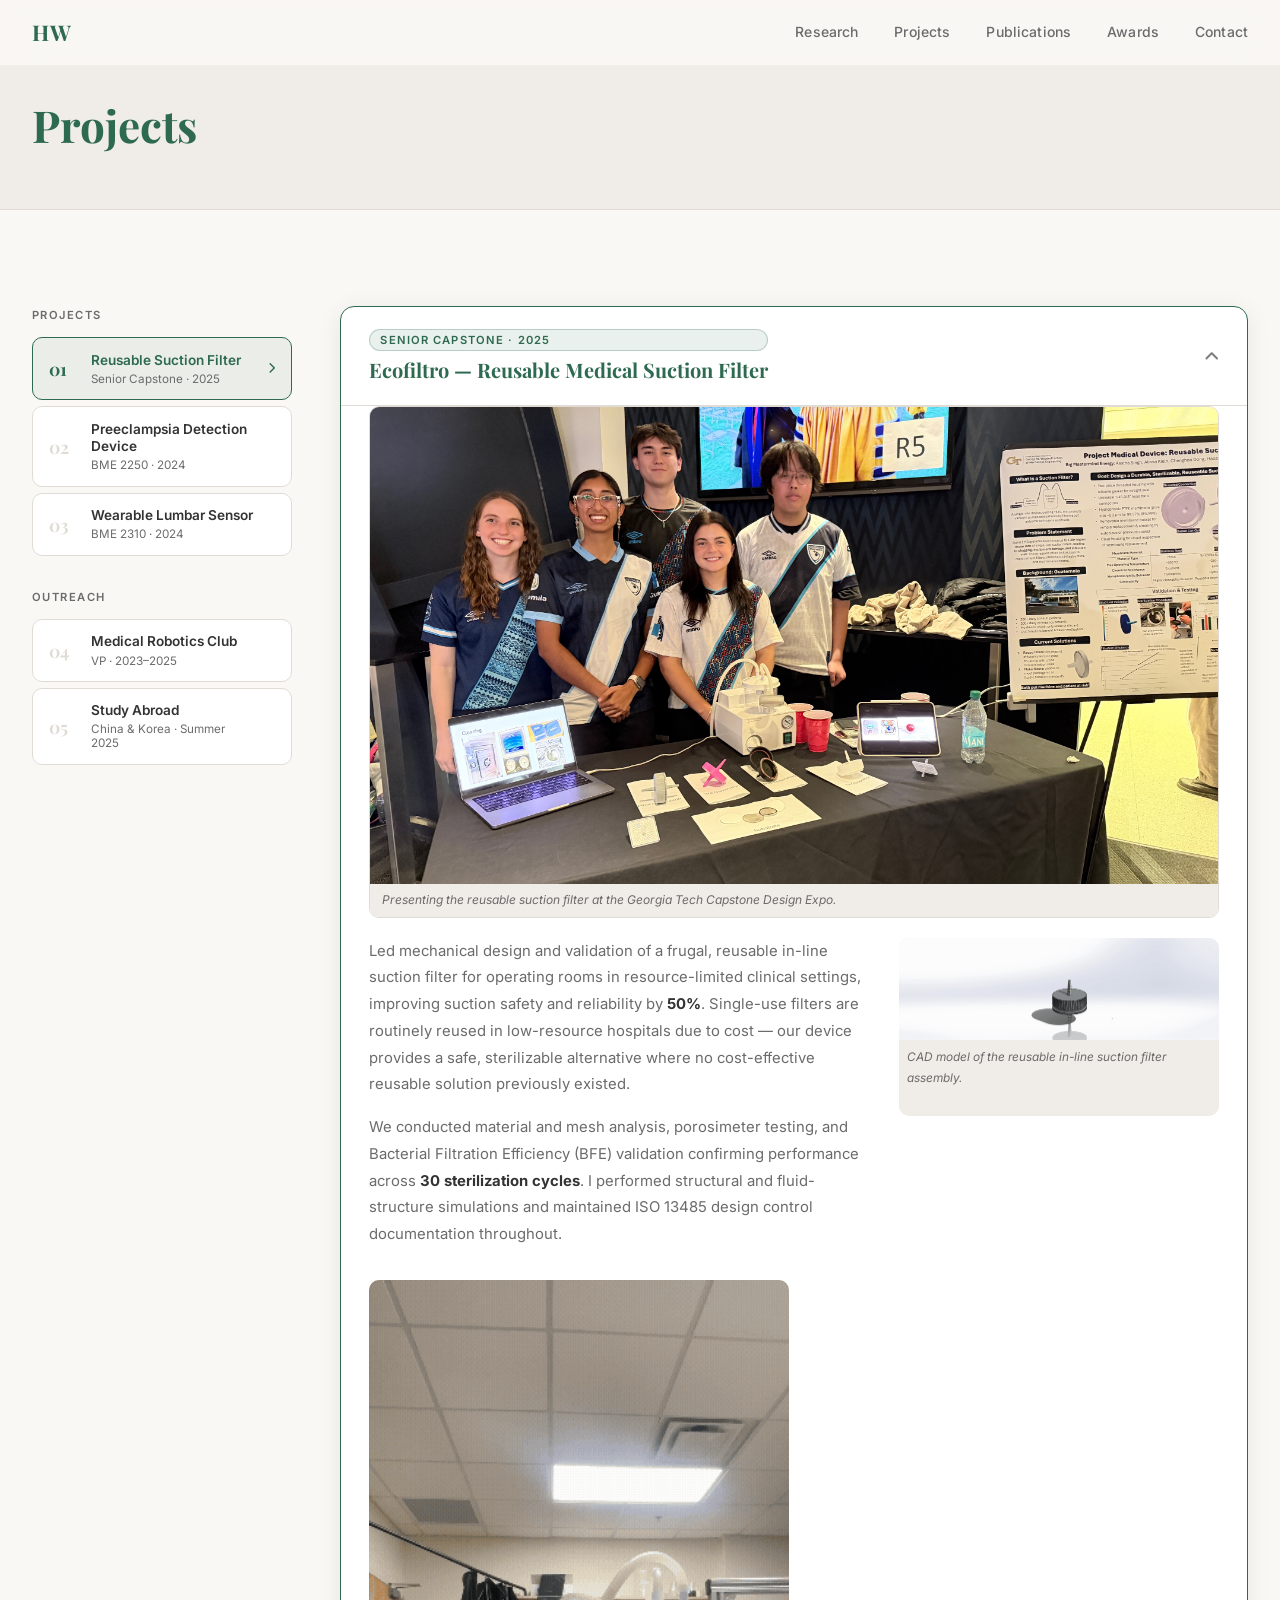
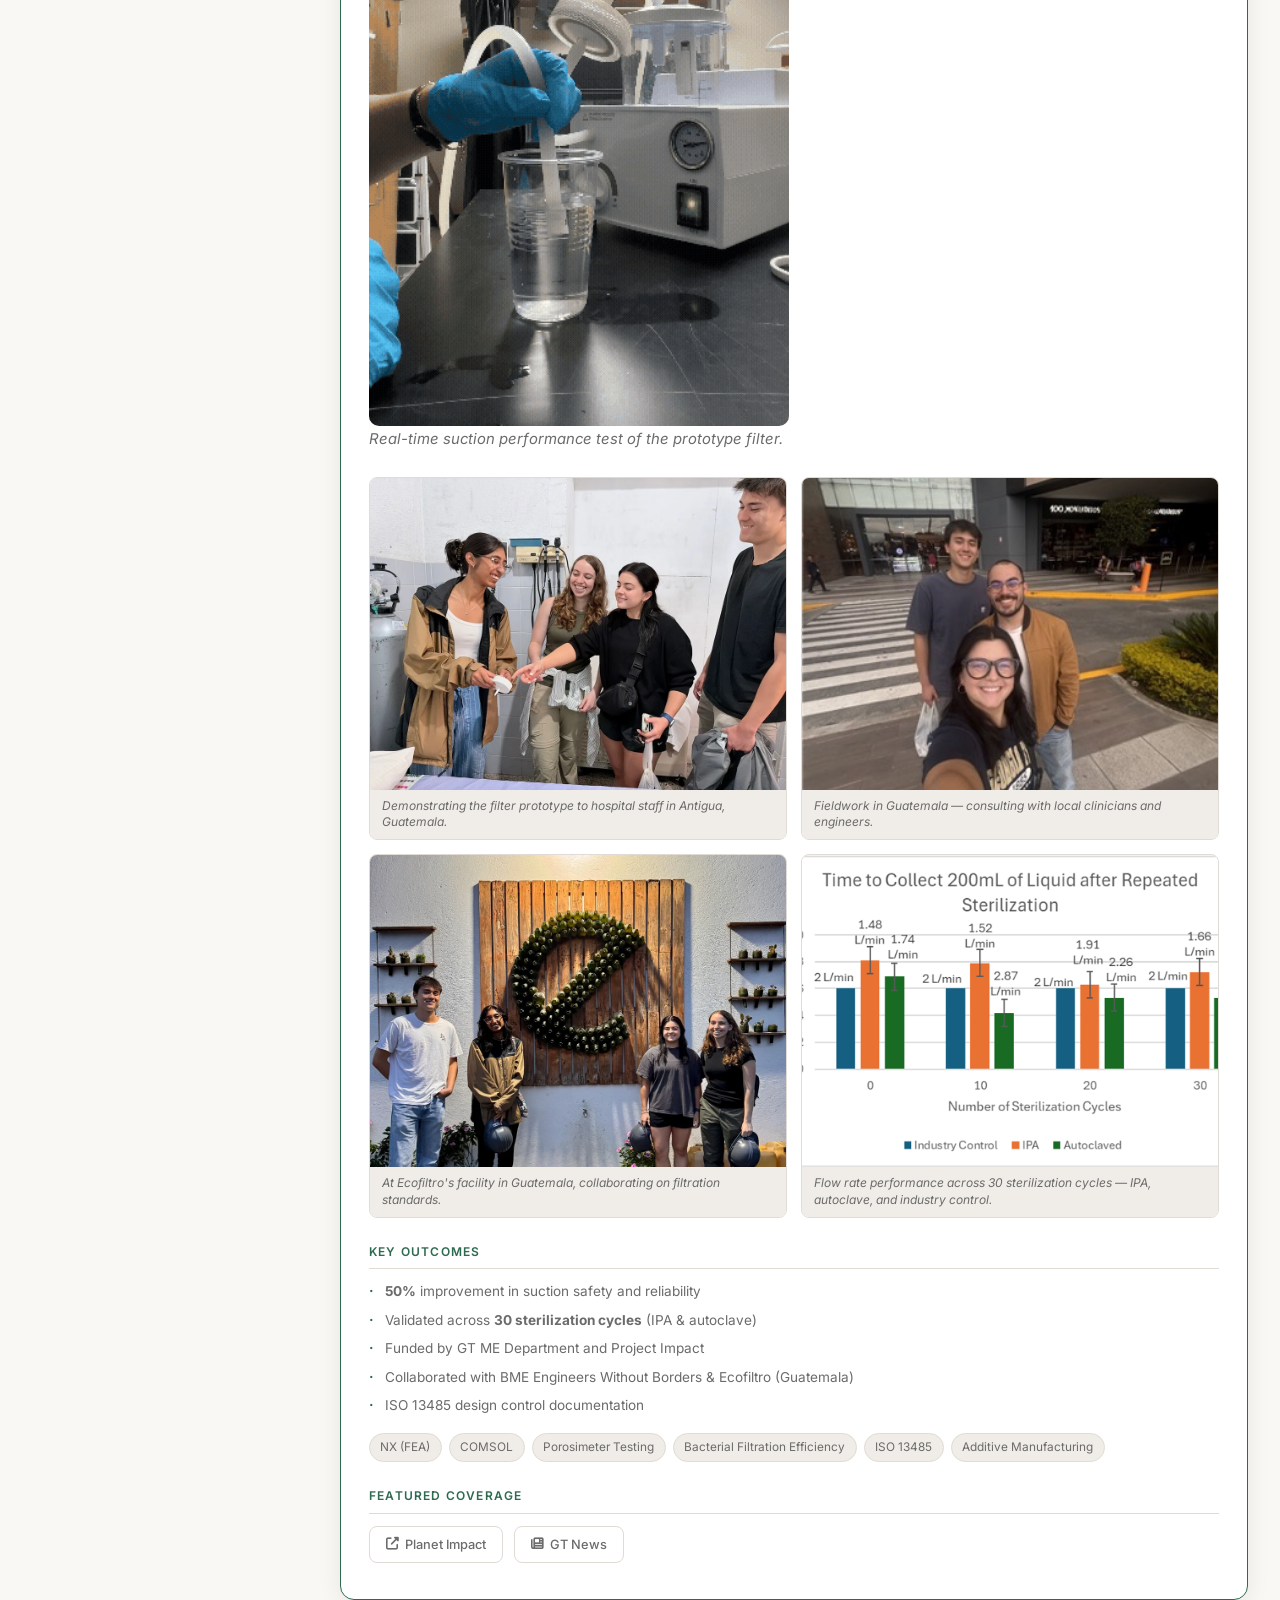
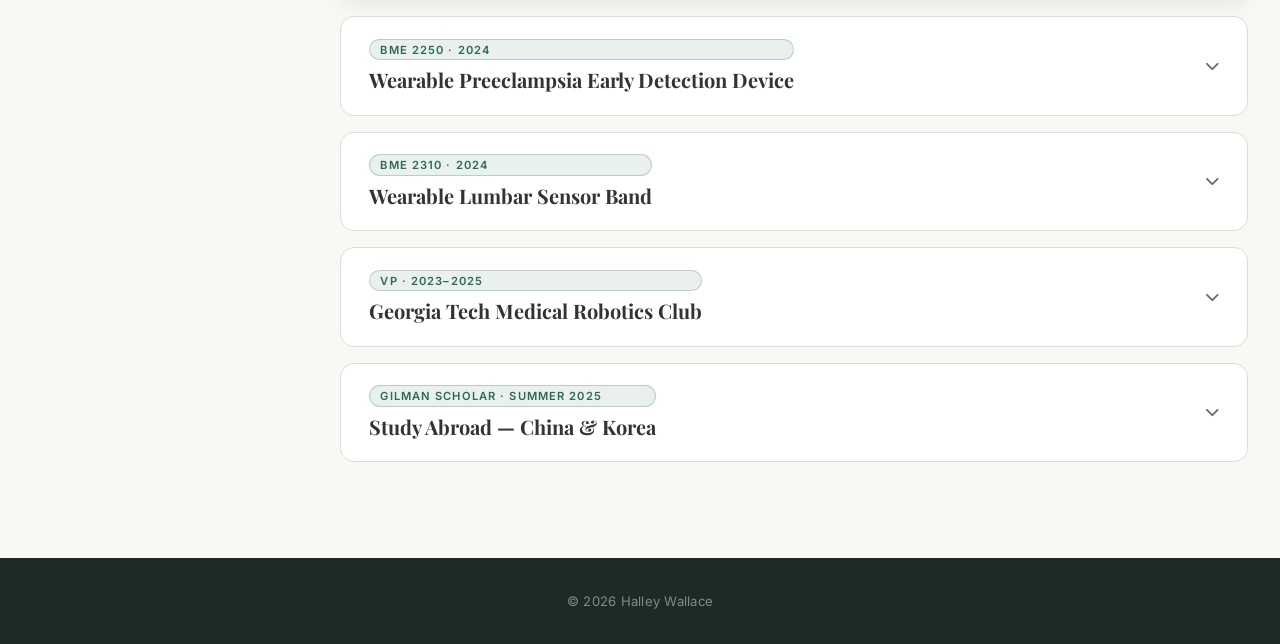
==== commit a89d173f: "update" ====
--- a/projects.html
+++ b/projects.html
@@ -419,7 +419,7 @@
                                     <img src="assets/images/lbat_zhangjiajie.jpg" alt="Zhangjiajie mountains">
                                 </figure>
                                 <figure class="gallery-item">
-                                    <img src="assets/images/lbat_korea.png" alt="Bukchon Hanok Village, Seoul">
+                                    <img src="assets/images/lbat_korea.jpg" alt="Bukchon Hanok Village, Seoul">
                                 </figure>
                                 <figure class="gallery-item">
                                     <img src="assets/images/lbat_snu.jpg" alt="Seoul National University">
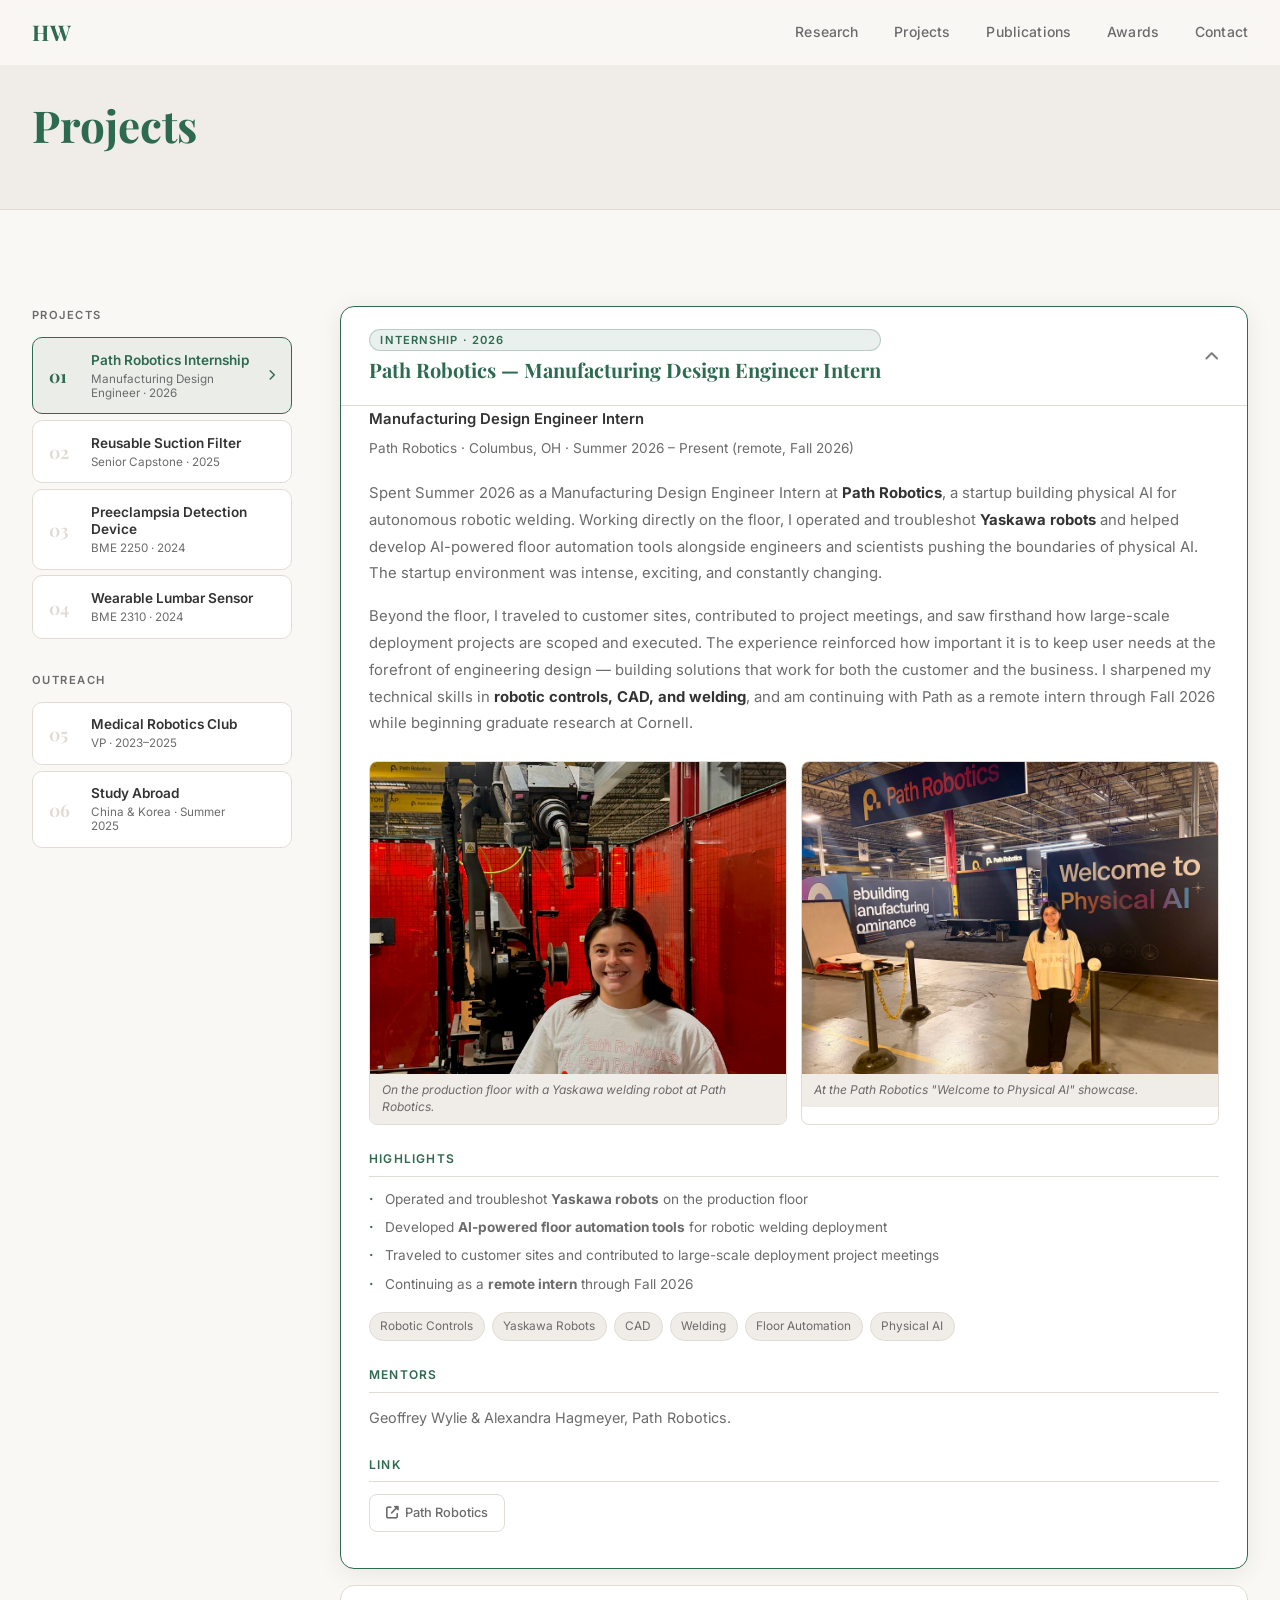
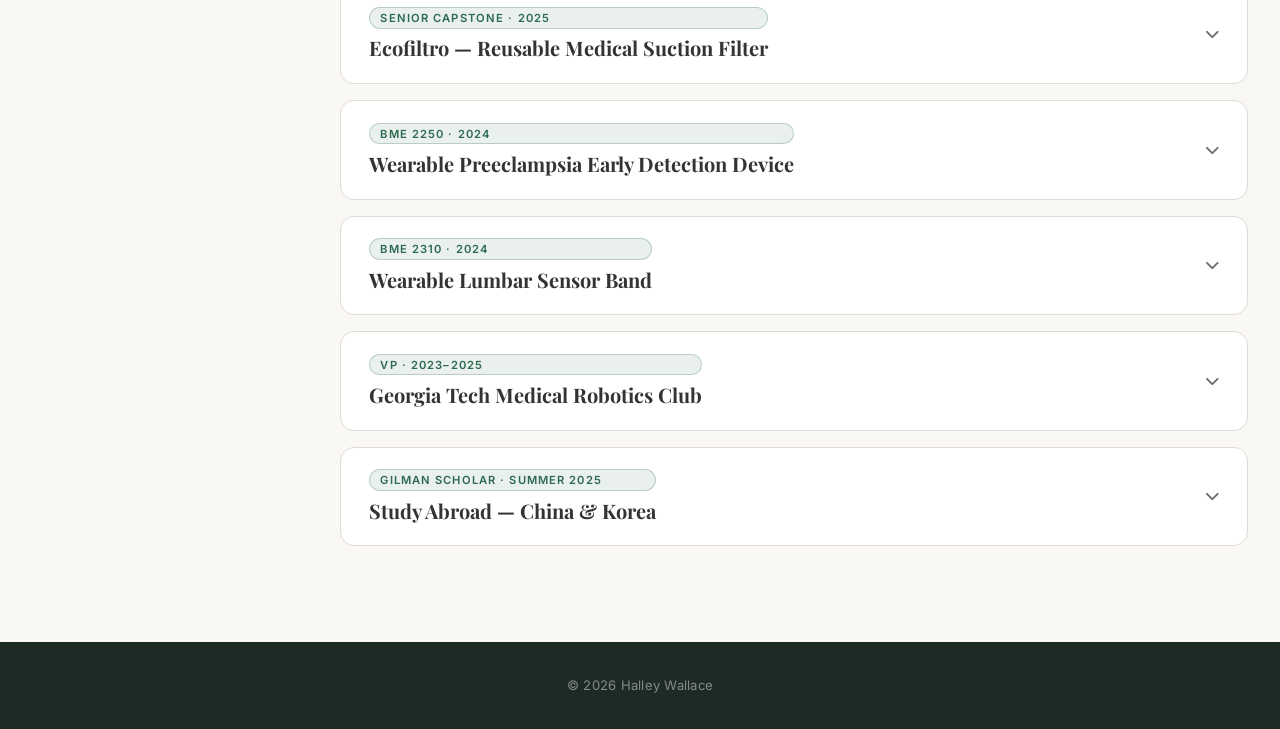
==== commit 673c7fdb: "Add Path Robotics internship; update Cornell status to current - projects.html: new "Path Robotics —" ====
--- a/projects.html
+++ b/projects.html
@@ -42,8 +42,16 @@
                 <aside class="research-sidebar">
                     <p class="sidebar-label">Projects</p>
                     <nav class="sidebar-nav">
-                        <button class="sidebar-btn active" data-target="ecofiltro">
+                        <button class="sidebar-btn active" data-target="pathrobotics">
                             <span class="sidebar-num">01</span>
+                            <span class="sidebar-info">
+                                <span class="sidebar-title">Path Robotics Internship</span>
+                                <span class="sidebar-sub">Manufacturing Design Engineer · 2026</span>
+                            </span>
+                            <i class="fas fa-chevron-right sidebar-arrow"></i>
+                        </button>
+                        <button class="sidebar-btn" data-target="ecofiltro">
+                            <span class="sidebar-num">02</span>
                             <span class="sidebar-info">
                                 <span class="sidebar-title">Reusable Suction Filter</span>
                                 <span class="sidebar-sub">Senior Capstone · 2025</span>
@@ -51,7 +59,7 @@
                             <i class="fas fa-chevron-right sidebar-arrow"></i>
                         </button>
                         <button class="sidebar-btn" data-target="preeclampsia">
-                            <span class="sidebar-num">02</span>
+                            <span class="sidebar-num">03</span>
                             <span class="sidebar-info">
                                 <span class="sidebar-title">Preeclampsia Detection Device</span>
                                 <span class="sidebar-sub">BME 2250 · 2024</span>
@@ -59,7 +67,7 @@
                             <i class="fas fa-chevron-right sidebar-arrow"></i>
                         </button>
                         <button class="sidebar-btn" data-target="lumbar">
-                            <span class="sidebar-num">03</span>
+                            <span class="sidebar-num">04</span>
                             <span class="sidebar-info">
                                 <span class="sidebar-title">Wearable Lumbar Sensor</span>
                                 <span class="sidebar-sub">BME 2310 · 2024</span>
@@ -71,7 +79,7 @@
                     <p class="sidebar-label" style="margin-top:1.75rem;">Outreach</p>
                     <nav class="sidebar-nav">
                         <button class="sidebar-btn" data-target="medrobo">
-                            <span class="sidebar-num">04</span>
+                            <span class="sidebar-num">05</span>
                             <span class="sidebar-info">
                                 <span class="sidebar-title">Medical Robotics Club</span>
                                 <span class="sidebar-sub">VP · 2023–2025</span>
@@ -79,7 +87,7 @@
                             <i class="fas fa-chevron-right sidebar-arrow"></i>
                         </button>
                         <button class="sidebar-btn" data-target="lbat">
-                            <span class="sidebar-num">05</span>
+                            <span class="sidebar-num">06</span>
                             <span class="sidebar-info">
                                 <span class="sidebar-title">Study Abroad</span>
                                 <span class="sidebar-sub">China &amp; Korea · Summer 2025</span>
@@ -92,16 +100,98 @@
                 <!-- Accordion content -->
                 <main class="research-content">
 
-                    <!-- 01 Ecofiltro -->
-                    <div class="accordion-section open" id="ecofiltro">
+                    <!-- 01 Path Robotics -->
+                    <div class="accordion-section open" id="pathrobotics">
                         <button class="accordion-header" aria-expanded="true">
+                            <div class="accordion-header-text">
+                                <span class="accordion-badge darpa-badge">Internship · 2026</span>
+                                <h2>Path Robotics — Manufacturing Design Engineer Intern</h2>
+                            </div>
+                            <i class="fas fa-chevron-down accordion-icon" style="transform:rotate(180deg)"></i>
+                        </button>
+                        <div class="accordion-body">
+
+                            <div style="display:flex;align-items:center;gap:1.25rem;margin-bottom:1.25rem;">
+                                <div>
+                                    <p style="margin:0;font-weight:600;color:var(--text);">Manufacturing Design Engineer Intern</p>
+                                    <p style="margin:0.2rem 0 0;font-size:0.85rem;color:var(--text-muted);">Path Robotics · Columbus, OH · Summer 2026 – Present (remote, Fall 2026)</p>
+                                </div>
+                            </div>
+
+                            <p>
+                                Spent Summer 2026 as a Manufacturing Design Engineer Intern at
+                                <strong>Path Robotics</strong>, a startup building physical AI for
+                                autonomous robotic welding. Working directly on the floor, I operated
+                                and troubleshot <strong>Yaskawa robots</strong> and helped develop
+                                AI-powered floor automation tools alongside engineers and scientists
+                                pushing the boundaries of physical AI. The startup environment was
+                                intense, exciting, and constantly changing.
+                            </p>
+                            <p>
+                                Beyond the floor, I traveled to customer sites, contributed to project
+                                meetings, and saw firsthand how large-scale deployment projects are
+                                scoped and executed. The experience reinforced how important it is to
+                                keep user needs at the forefront of engineering design — building
+                                solutions that work for both the customer and the business. I sharpened
+                                my technical skills in <strong>robotic controls, CAD, and welding</strong>,
+                                and am continuing with Path as a remote intern through Fall 2026 while
+                                beginning graduate research at Cornell.
+                            </p>
+
+                            <div class="proj-photo-grid">
+                                <figure class="proj-photo-item">
+                                    <img src="assets/images/path_robotics_robot.jpg" alt="On the floor with a Yaskawa welding robot at Path Robotics">
+                                    <figcaption>On the production floor with a Yaskawa welding robot at Path Robotics.</figcaption>
+                                </figure>
+                                <figure class="proj-photo-item">
+                                    <img src="assets/images/path_robotics_physicalai.jpg" alt="At the Path Robotics Welcome to Physical AI showcase">
+                                    <figcaption>At the Path Robotics "Welcome to Physical AI" showcase.</figcaption>
+                                </figure>
+                            </div>
+
+                            <div class="accordion-links-section">
+                                <h4>Highlights</h4>
+                                <ul class="acc-conf-list">
+                                    <li>Operated and troubleshot <strong>Yaskawa robots</strong> on the production floor</li>
+                                    <li>Developed <strong>AI-powered floor automation tools</strong> for robotic welding deployment</li>
+                                    <li>Traveled to customer sites and contributed to large-scale deployment project meetings</li>
+                                    <li>Continuing as a <strong>remote intern</strong> through Fall 2026</li>
+                                </ul>
+
+                                <div class="proj-tools">
+                                    <span class="proj-tool-tag">Robotic Controls</span>
+                                    <span class="proj-tool-tag">Yaskawa Robots</span>
+                                    <span class="proj-tool-tag">CAD</span>
+                                    <span class="proj-tool-tag">Welding</span>
+                                    <span class="proj-tool-tag">Floor Automation</span>
+                                    <span class="proj-tool-tag">Physical AI</span>
+                                </div>
+
+                                <h4 style="margin-top:1.5rem;">Mentors</h4>
+                                <p style="margin:0;font-size:0.9rem;color:var(--text-muted);">
+                                    Geoffrey Wylie &amp; Alexandra Hagmeyer, Path Robotics.
+                                </p>
+
+                                <h4 style="margin-top:1.5rem;">Link</h4>
+                                <div class="acc-featured-links">
+                                    <a href="https://www.path-robotics.com/" target="_blank" rel="noopener" class="feat-link-btn">
+                                        <i class="fas fa-external-link-alt"></i> Path Robotics
+                                    </a>
+                                </div>
+                            </div>
+                        </div>
+                    </div>
+
+                    <!-- 02 Ecofiltro -->
+                    <div class="accordion-section" id="ecofiltro">
+                        <button class="accordion-header" aria-expanded="false">
                             <div class="accordion-header-text">
                                 <span class="accordion-badge darpa-badge">Senior Capstone · 2025</span>
                                 <h2>Ecofiltro — Reusable Medical Suction Filter</h2>
                             </div>
-                            <i class="fas fa-chevron-down accordion-icon" style="transform:rotate(180deg)"></i>
-                        </button>
-                        <div class="accordion-body">
+                            <i class="fas fa-chevron-down accordion-icon"></i>
+                        </button>
+                        <div class="accordion-body" hidden>
 
                             <!-- Capstone fair photo -->
                             <figure class="proj-photo-item" style="margin:0 0 1.25rem;border-radius:10px;">
@@ -194,7 +284,7 @@
                         </div>
                     </div>
 
-                    <!-- 02 Preeclampsia Detection Device -->
+                    <!-- 03 Preeclampsia Detection Device -->
                     <div class="accordion-section" id="preeclampsia">
                         <button class="accordion-header" aria-expanded="false">
                             <div class="accordion-header-text">
@@ -256,7 +346,7 @@
                         </div>
                     </div>
 
-                    <!-- 03 Lumbar Sensor -->
+                    <!-- 04 Lumbar Sensor -->
                     <div class="accordion-section" id="lumbar">
                         <button class="accordion-header" aria-expanded="false">
                             <div class="accordion-header-text">
@@ -314,7 +404,7 @@
                         </div>
                     </div>
 
-                    <!-- 04 Medical Robotics Club -->
+                    <!-- 05 Medical Robotics Club -->
                     <div class="accordion-section" id="medrobo">
                         <button class="accordion-header" aria-expanded="false">
                             <div class="accordion-header-text">
@@ -359,12 +449,16 @@
                                        target="_blank" rel="noopener" class="feat-link-btn">
                                         <i class="fas fa-external-link-alt"></i> Club Website
                                     </a>
+                                    <a href="https://www.instagram.com/gtmedicalrobotics/"
+                                       target="_blank" rel="noopener" class="feat-link-btn">
+                                        <i class="fab fa-instagram"></i> Instagram
+                                    </a>
                                 </div>
                             </div>
                         </div>
                     </div>
 
-                    <!-- 05 Study Abroad / LBAT -->
+                    <!-- 06 Study Abroad / LBAT -->
                     <div class="accordion-section" id="lbat">
                         <button class="accordion-header" aria-expanded="false">
                             <div class="accordion-header-text">
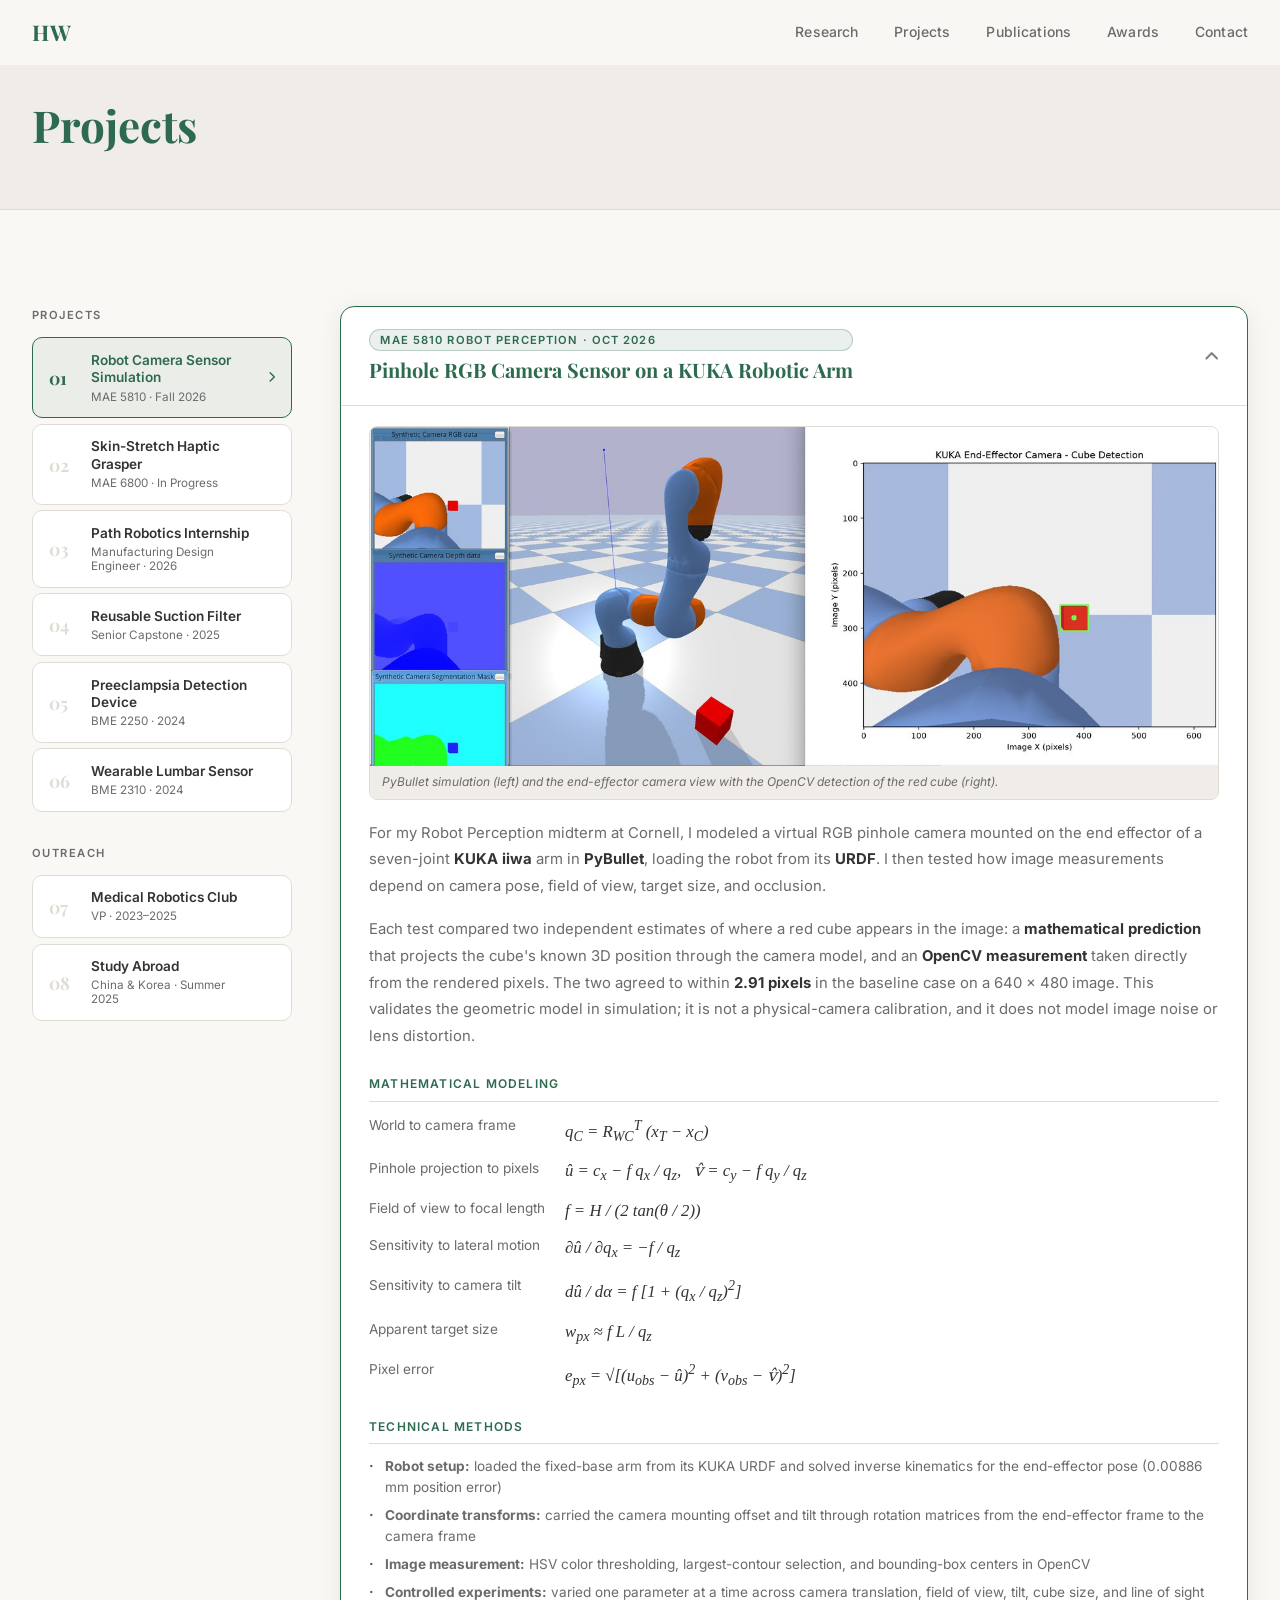
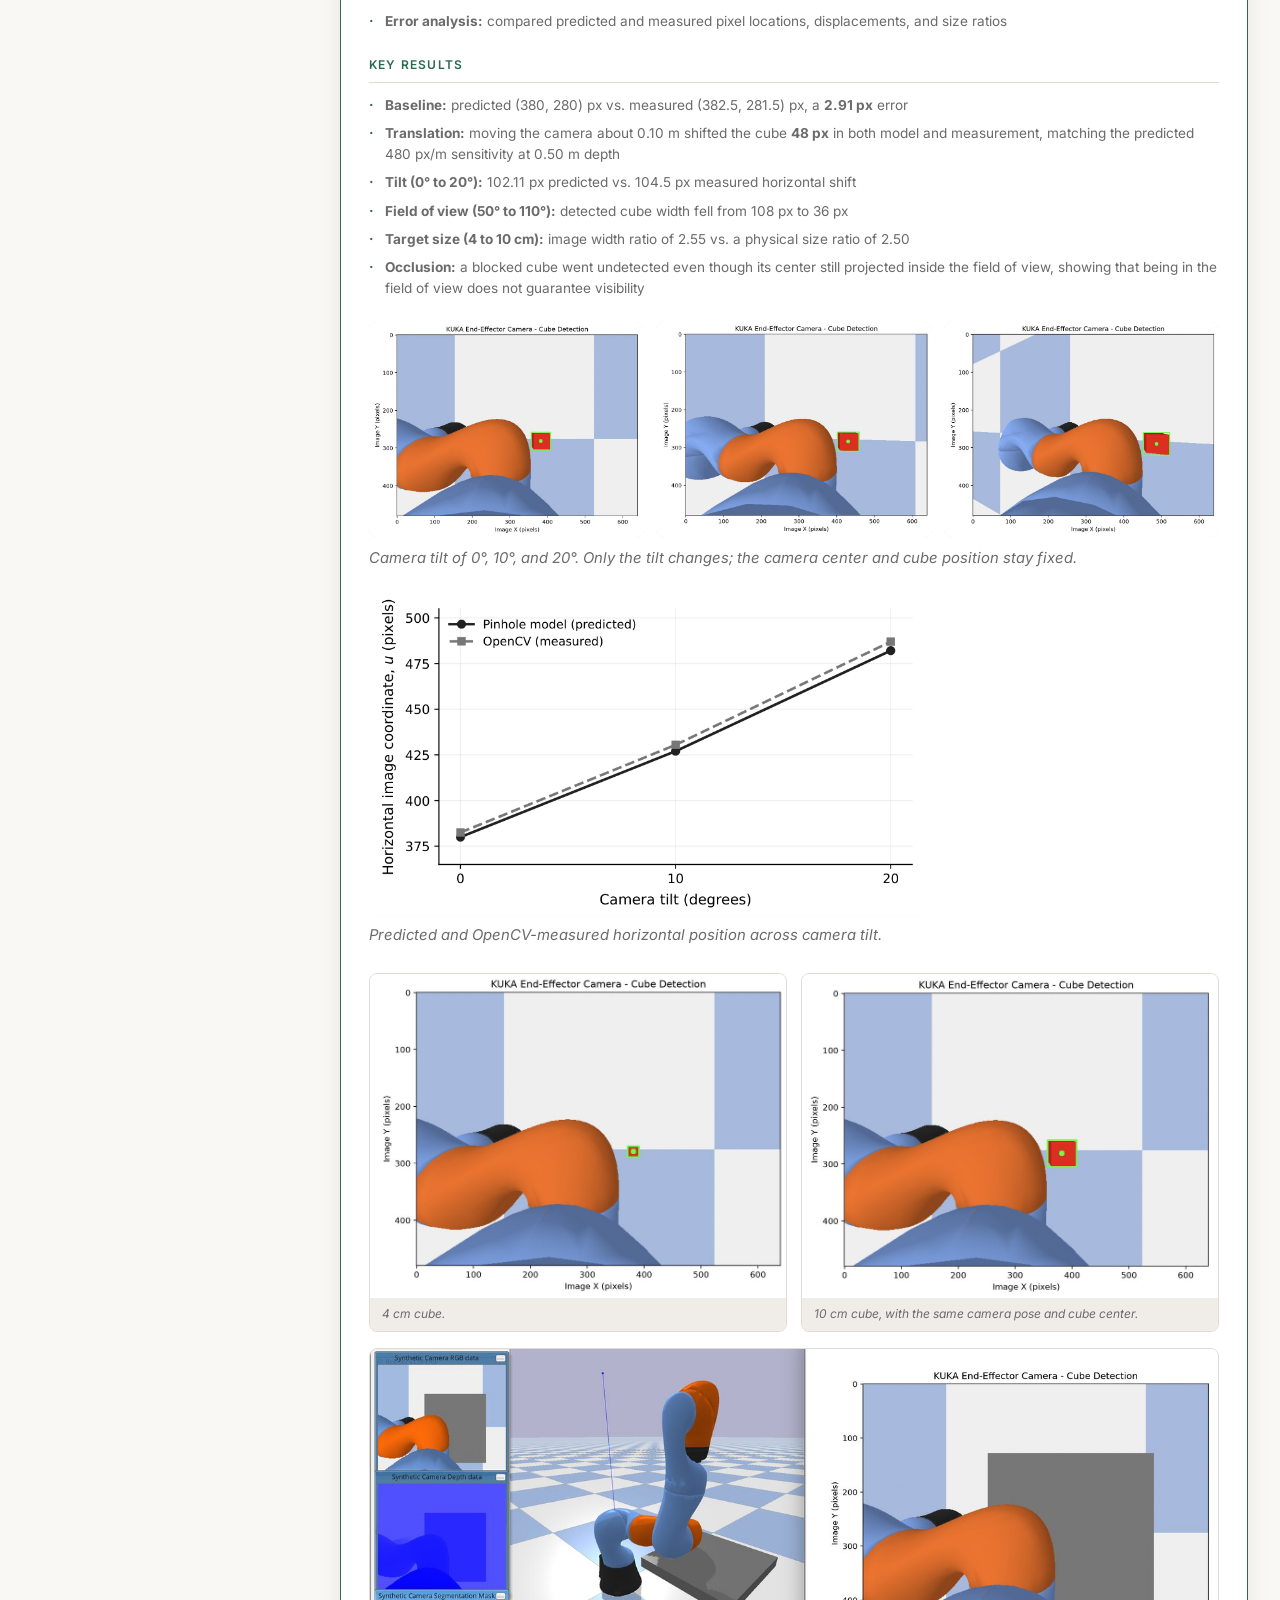
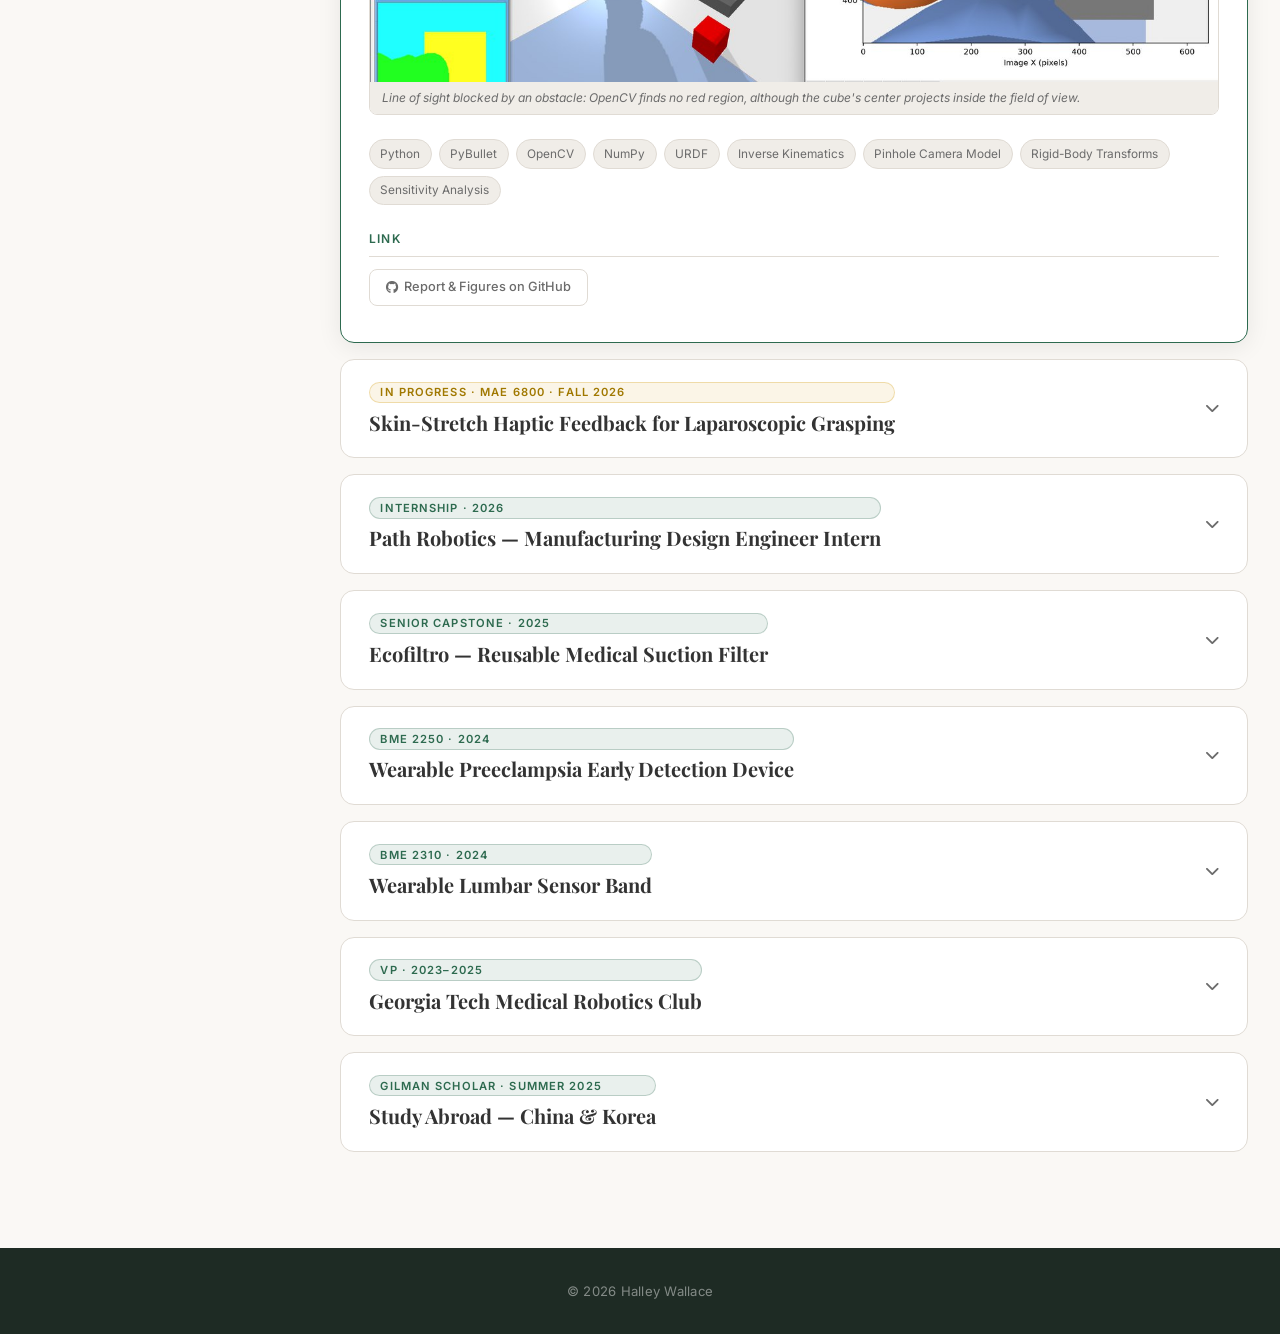
==== commit abd927e8: "Add M.S. thesis, Robot Perception and haptics projects, and current coursework Co-Authored-By: Claud" ====
--- a/projects.html
+++ b/projects.html
@@ -42,8 +42,24 @@
                 <aside class="research-sidebar">
                     <p class="sidebar-label">Projects</p>
                     <nav class="sidebar-nav">
-                        <button class="sidebar-btn active" data-target="pathrobotics">
+                        <button class="sidebar-btn active" data-target="perception">
                             <span class="sidebar-num">01</span>
+                            <span class="sidebar-info">
+                                <span class="sidebar-title">Robot Camera Sensor Simulation</span>
+                                <span class="sidebar-sub">MAE 5810 · Fall 2026</span>
+                            </span>
+                            <i class="fas fa-chevron-right sidebar-arrow"></i>
+                        </button>
+                        <button class="sidebar-btn" data-target="haptics">
+                            <span class="sidebar-num">02</span>
+                            <span class="sidebar-info">
+                                <span class="sidebar-title">Skin-Stretch Haptic Grasper</span>
+                                <span class="sidebar-sub">MAE 6800 · In Progress</span>
+                            </span>
+                            <i class="fas fa-chevron-right sidebar-arrow"></i>
+                        </button>
+                        <button class="sidebar-btn" data-target="pathrobotics">
+                            <span class="sidebar-num">03</span>
                             <span class="sidebar-info">
                                 <span class="sidebar-title">Path Robotics Internship</span>
                                 <span class="sidebar-sub">Manufacturing Design Engineer · 2026</span>
@@ -51,7 +67,7 @@
                             <i class="fas fa-chevron-right sidebar-arrow"></i>
                         </button>
                         <button class="sidebar-btn" data-target="ecofiltro">
-                            <span class="sidebar-num">02</span>
+                            <span class="sidebar-num">04</span>
                             <span class="sidebar-info">
                                 <span class="sidebar-title">Reusable Suction Filter</span>
                                 <span class="sidebar-sub">Senior Capstone · 2025</span>
@@ -59,7 +75,7 @@
                             <i class="fas fa-chevron-right sidebar-arrow"></i>
                         </button>
                         <button class="sidebar-btn" data-target="preeclampsia">
-                            <span class="sidebar-num">03</span>
+                            <span class="sidebar-num">05</span>
                             <span class="sidebar-info">
                                 <span class="sidebar-title">Preeclampsia Detection Device</span>
                                 <span class="sidebar-sub">BME 2250 · 2024</span>
@@ -67,7 +83,7 @@
                             <i class="fas fa-chevron-right sidebar-arrow"></i>
                         </button>
                         <button class="sidebar-btn" data-target="lumbar">
-                            <span class="sidebar-num">04</span>
+                            <span class="sidebar-num">06</span>
                             <span class="sidebar-info">
                                 <span class="sidebar-title">Wearable Lumbar Sensor</span>
                                 <span class="sidebar-sub">BME 2310 · 2024</span>
@@ -79,7 +95,7 @@
                     <p class="sidebar-label" style="margin-top:1.75rem;">Outreach</p>
                     <nav class="sidebar-nav">
                         <button class="sidebar-btn" data-target="medrobo">
-                            <span class="sidebar-num">05</span>
+                            <span class="sidebar-num">07</span>
                             <span class="sidebar-info">
                                 <span class="sidebar-title">Medical Robotics Club</span>
                                 <span class="sidebar-sub">VP · 2023–2025</span>
@@ -87,7 +103,7 @@
                             <i class="fas fa-chevron-right sidebar-arrow"></i>
                         </button>
                         <button class="sidebar-btn" data-target="lbat">
-                            <span class="sidebar-num">06</span>
+                            <span class="sidebar-num">08</span>
                             <span class="sidebar-info">
                                 <span class="sidebar-title">Study Abroad</span>
                                 <span class="sidebar-sub">China &amp; Korea · Summer 2025</span>
@@ -100,16 +116,224 @@
                 <!-- Accordion content -->
                 <main class="research-content">
 
-                    <!-- 01 Path Robotics -->
-                    <div class="accordion-section open" id="pathrobotics">
+                    <!-- 01 Robot Perception: camera sensor simulation -->
+                    <div class="accordion-section open" id="perception">
                         <button class="accordion-header" aria-expanded="true">
+                            <div class="accordion-header-text">
+                                <span class="accordion-badge darpa-badge">MAE 5810 Robot Perception · Oct 2026</span>
+                                <h2>Pinhole RGB Camera Sensor on a KUKA Robotic Arm</h2>
+                            </div>
+                            <i class="fas fa-chevron-down accordion-icon" style="transform:rotate(180deg)"></i>
+                        </button>
+                        <div class="accordion-body">
+
+                            <figure class="proj-photo-item no-crop" style="margin:1.25rem 0 1.25rem;">
+                                <img src="assets/images/perception_los_clear.jpg" alt="PyBullet simulation of a KUKA arm beside its end-effector camera view, with the red cube detected">
+                                <figcaption>PyBullet simulation (left) and the end-effector camera view with the OpenCV detection of the red cube (right).</figcaption>
+                            </figure>
+
+                            <p>
+                                For my Robot Perception midterm at Cornell, I modeled a virtual RGB pinhole
+                                camera mounted on the end effector of a seven-joint <strong>KUKA iiwa</strong>
+                                arm in <strong>PyBullet</strong>, loading the robot from its
+                                <strong>URDF</strong>. I then tested how image measurements depend on camera
+                                pose, field of view, target size, and occlusion.
+                            </p>
+                            <p>
+                                Each test compared two independent estimates of where a red cube appears in
+                                the image: a <strong>mathematical prediction</strong> that projects the
+                                cube's known 3D position through the camera model, and an
+                                <strong>OpenCV measurement</strong> taken directly from the rendered pixels.
+                                The two agreed to within <strong>2.91 pixels</strong> in the baseline case on a
+                                640 × 480 image. This validates the geometric model in simulation; it is not
+                                a physical-camera calibration, and it does not model image noise or lens
+                                distortion.
+                            </p>
+
+                            <div class="accordion-links-section">
+                                <h4>Mathematical Modeling</h4>
+                                <dl class="eq-list">
+                                    <dt>World to camera frame</dt>
+                                    <dd>q<sub>C</sub> = R<sub>WC</sub><sup>T</sup> (x<sub>T</sub> − x<sub>C</sub>)</dd>
+                                    <dt>Pinhole projection to pixels</dt>
+                                    <dd>û = c<sub>x</sub> − f q<sub>x</sub> / q<sub>z</sub>, &nbsp; v̂ = c<sub>y</sub> − f q<sub>y</sub> / q<sub>z</sub></dd>
+                                    <dt>Field of view to focal length</dt>
+                                    <dd>f = H / (2 tan(θ / 2))</dd>
+                                    <dt>Sensitivity to lateral motion</dt>
+                                    <dd>∂û / ∂q<sub>x</sub> = −f / q<sub>z</sub></dd>
+                                    <dt>Sensitivity to camera tilt</dt>
+                                    <dd>dû / dα = f [1 + (q<sub>x</sub> / q<sub>z</sub>)<sup>2</sup>]</dd>
+                                    <dt>Apparent target size</dt>
+                                    <dd>w<sub>px</sub> ≈ f L / q<sub>z</sub></dd>
+                                    <dt>Pixel error</dt>
+                                    <dd>e<sub>px</sub> = √[(u<sub>obs</sub> − û)<sup>2</sup> + (v<sub>obs</sub> − v̂)<sup>2</sup>]</dd>
+                                </dl>
+
+                                <h4>Technical Methods</h4>
+                                <ul class="acc-conf-list">
+                                    <li><strong>Robot setup:</strong> loaded the fixed-base arm from its KUKA URDF and solved inverse kinematics for the end-effector pose (0.00886 mm position error)</li>
+                                    <li><strong>Coordinate transforms:</strong> carried the camera mounting offset and tilt through rotation matrices from the end-effector frame to the camera frame</li>
+                                    <li><strong>Image measurement:</strong> HSV color thresholding, largest-contour selection, and bounding-box centers in OpenCV</li>
+                                    <li><strong>Controlled experiments:</strong> varied one parameter at a time across camera translation, field of view, tilt, cube size, and line of sight</li>
+                                    <li><strong>Error analysis:</strong> compared predicted and measured pixel locations, displacements, and size ratios</li>
+                                </ul>
+
+                                <h4>Key Results</h4>
+                                <ul class="acc-conf-list">
+                                    <li><strong>Baseline:</strong> predicted (380, 280) px vs. measured (382.5, 281.5) px, a <strong>2.91 px</strong> error</li>
+                                    <li><strong>Translation:</strong> moving the camera about 0.10 m shifted the cube <strong>48 px</strong> in both model and measurement, matching the predicted 480 px/m sensitivity at 0.50 m depth</li>
+                                    <li><strong>Tilt (0° to 20°):</strong> 102.11 px predicted vs. 104.5 px measured horizontal shift</li>
+                                    <li><strong>Field of view (50° to 110°):</strong> detected cube width fell from 108 px to 36 px</li>
+                                    <li><strong>Target size (4 to 10 cm):</strong> image width ratio of 2.55 vs. a physical size ratio of 2.50</li>
+                                    <li><strong>Occlusion:</strong> a blocked cube went undetected even though its center still projected inside the field of view, showing that being in the field of view does not guarantee visibility</li>
+                                </ul>
+                            </div>
+
+                            <div class="research-photo-gallery">
+                                <figure class="gallery-item no-crop">
+                                    <img src="assets/images/perception_tilt0.jpg" alt="Camera view at 0 degrees tilt">
+                                </figure>
+                                <figure class="gallery-item no-crop">
+                                    <img src="assets/images/perception_tilt10.jpg" alt="Camera view at 10 degrees tilt">
+                                </figure>
+                                <figure class="gallery-item no-crop">
+                                    <img src="assets/images/perception_tilt20.jpg" alt="Camera view at 20 degrees tilt">
+                                </figure>
+                            </div>
+                            <p class="gallery-caption">Camera tilt of 0°, 10°, and 20°. Only the tilt changes; the camera center and cube position stay fixed.</p>
+
+                            <div class="acc-figure-wrap" style="max-width:560px;background:var(--white);">
+                                <img src="assets/images/perception_tilt_plot.png" alt="Plot of predicted and OpenCV-measured horizontal pixel position versus camera tilt">
+                            </div>
+                            <p class="gallery-caption">Predicted and OpenCV-measured horizontal position across camera tilt.</p>
+
+                            <div class="proj-photo-grid">
+                                <figure class="proj-photo-item no-crop">
+                                    <img src="assets/images/perception_cube4cm.jpg" alt="Camera view of the 4 cm cube">
+                                    <figcaption>4 cm cube.</figcaption>
+                                </figure>
+                                <figure class="proj-photo-item no-crop">
+                                    <img src="assets/images/perception_tilt0.jpg" alt="Camera view of the 10 cm cube">
+                                    <figcaption>10 cm cube, with the same camera pose and cube center.</figcaption>
+                                </figure>
+                            </div>
+
+                            <figure class="proj-photo-item no-crop" style="margin:1rem 0;">
+                                <img src="assets/images/perception_los_blocked.jpg" alt="Gray obstacle blocking the camera's view of the red cube">
+                                <figcaption>Line of sight blocked by an obstacle: OpenCV finds no red region, although the cube's center projects inside the field of view.</figcaption>
+                            </figure>
+
+                            <div class="accordion-links-section">
+                                <div class="proj-tools">
+                                    <span class="proj-tool-tag">Python</span>
+                                    <span class="proj-tool-tag">PyBullet</span>
+                                    <span class="proj-tool-tag">OpenCV</span>
+                                    <span class="proj-tool-tag">NumPy</span>
+                                    <span class="proj-tool-tag">URDF</span>
+                                    <span class="proj-tool-tag">Inverse Kinematics</span>
+                                    <span class="proj-tool-tag">Pinhole Camera Model</span>
+                                    <span class="proj-tool-tag">Rigid-Body Transforms</span>
+                                    <span class="proj-tool-tag">Sensitivity Analysis</span>
+                                </div>
+
+                                <h4 style="margin-top:1.5rem;">Link</h4>
+                                <div class="acc-featured-links">
+                                    <a href="https://github.com/halleyjwallace/RobotPerception_RobotWithCameraSensor_Sim" target="_blank" rel="noopener" class="feat-link-btn">
+                                        <i class="fab fa-github"></i> Report &amp; Figures on GitHub
+                                    </a>
+                                </div>
+                            </div>
+                        </div>
+                    </div>
+
+                    <!-- 02 Haptics: skin-stretch grasper (in progress) -->
+                    <div class="accordion-section" id="haptics">
+                        <button class="accordion-header" aria-expanded="false">
+                            <div class="accordion-header-text">
+                                <span class="accordion-badge progress-badge">In Progress · MAE 6800 · Fall 2026</span>
+                                <h2>Skin-Stretch Haptic Feedback for Laparoscopic Grasping</h2>
+                            </div>
+                            <i class="fas fa-chevron-down accordion-icon"></i>
+                        </button>
+                        <div class="accordion-body" hidden>
+
+                            <p style="margin-top:1.25rem;">
+                                For this course project, we are developing a forearm-worn skin-stretch device
+                                to help surgeons and surgical trainees distinguish soft tissue from stiff
+                                structures, such as gallstones,
+                                during minimally invasive gallbladder surgery. Force sensors on the jaws of
+                                laparoscopic forceps will measure grasping force, and a tactor on the forearm
+                                will stretch the skin in proportion to that force, keeping the hand free to
+                                operate.
+                            </p>
+                            <p>
+                                In laparoscopic surgery, trocar friction, abdominal wall elasticity, and the
+                                fulcrum effect all distort the forces a surgeon feels. Earlier forearm
+                                skin-stretch work raised stiffness identification from 50% to 73% and cut peak
+                                force by 36%, but with a palpation probe
+                                (<a href="https://univoak.hal.science/hal-05280392v1" target="_blank" rel="noopener">Saudrais et al., 2025</a>).
+                                Our project extends the approach to grasping, using the forceps surgeons rely
+                                on to hold and retract the gallbladder.
+                            </p>
+
+                            <div class="acc-figure-wrap" style="max-width:620px;">
+                                <img src="assets/images/haptics_concept.png" alt="Concept sketch of force sensors on a laparoscopic grasper wired to an Arduino and a rack-and-pinion tactor on the forearm">
+                            </div>
+                            <p class="gallery-caption">
+                                Concept sketch: force-sensitive resistors on the grasper jaws signal an Arduino,
+                                which drives a servo and rack-and-pinion to displace a forearm tactor.
+                            </p>
+
+                            <div class="accordion-links-section">
+                                <h4>Planned Validation</h4>
+                                <p>
+                                    Five users will rank three objects of different stiffness that they cannot
+                                    see, using a standard laparoscopic grasper and our haptic grasper. We will
+                                    compare how accurately they identify stiffness with each one.
+                                </p>
+
+                                <h4>Project Plan</h4>
+                                <ul class="acc-conf-list">
+                                    <li>Finalize components, order materials, and complete the initial CAD</li>
+                                    <li>Assemble the rack-and-pinion mechanism and validate the force sensors</li>
+                                    <li>Find the force-displacement relationship and integrate the system</li>
+                                    <li>Run the user study and collect data</li>
+                                    <li>Finalize the setup for the demo</li>
+                                </ul>
+
+                                <h4>Skills I Will Build</h4>
+                                <ul class="acc-conf-list">
+                                    <li><strong>Haptic device design:</strong> a wearable, servo-driven rack-and-pinion skin-stretch mechanism</li>
+                                    <li><strong>Sensor integration:</strong> instrumenting forceps jaws with force-sensitive resistors and validating their signals</li>
+                                    <li><strong>Embedded control:</strong> mapping force readings to servo motion on an Arduino in real time</li>
+                                    <li><strong>System characterization:</strong> relating grasping force, object stiffness, and tactor displacement</li>
+                                    <li><strong>Human-centered evaluation:</strong> designing a user study around perception of stiffness</li>
+                                </ul>
+
+                                <div class="proj-tools">
+                                    <span class="proj-tool-tag">Haptics</span>
+                                    <span class="proj-tool-tag">Force-Sensitive Resistors</span>
+                                    <span class="proj-tool-tag">Arduino</span>
+                                    <span class="proj-tool-tag">Servo Control</span>
+                                    <span class="proj-tool-tag">Rack &amp; Pinion</span>
+                                    <span class="proj-tool-tag">CAD</span>
+                                    <span class="proj-tool-tag">Additive Manufacturing</span>
+                                    <span class="proj-tool-tag">User Study Design</span>
+                                </div>
+                            </div>
+                        </div>
+                    </div>
+
+                    <!-- 03 Path Robotics -->
+                    <div class="accordion-section" id="pathrobotics">
+                        <button class="accordion-header" aria-expanded="false">
                             <div class="accordion-header-text">
                                 <span class="accordion-badge darpa-badge">Internship · 2026</span>
                                 <h2>Path Robotics — Manufacturing Design Engineer Intern</h2>
                             </div>
-                            <i class="fas fa-chevron-down accordion-icon" style="transform:rotate(180deg)"></i>
-                        </button>
-                        <div class="accordion-body">
+                            <i class="fas fa-chevron-down accordion-icon"></i>
+                        </button>
+                        <div class="accordion-body" hidden>
 
                             <div style="display:flex;align-items:center;gap:1.25rem;margin-bottom:1.25rem;">
                                 <div>
@@ -182,7 +406,7 @@
                         </div>
                     </div>
 
-                    <!-- 02 Ecofiltro -->
+                    <!-- 04 Ecofiltro -->
                     <div class="accordion-section" id="ecofiltro">
                         <button class="accordion-header" aria-expanded="false">
                             <div class="accordion-header-text">
@@ -284,7 +508,7 @@
                         </div>
                     </div>
 
-                    <!-- 03 Preeclampsia Detection Device -->
+                    <!-- 05 Preeclampsia Detection Device -->
                     <div class="accordion-section" id="preeclampsia">
                         <button class="accordion-header" aria-expanded="false">
                             <div class="accordion-header-text">
@@ -346,7 +570,7 @@
                         </div>
                     </div>
 
-                    <!-- 04 Lumbar Sensor -->
+                    <!-- 06 Lumbar Sensor -->
                     <div class="accordion-section" id="lumbar">
                         <button class="accordion-header" aria-expanded="false">
                             <div class="accordion-header-text">
@@ -404,7 +628,7 @@
                         </div>
                     </div>
 
-                    <!-- 05 Medical Robotics Club -->
+                    <!-- 07 Medical Robotics Club -->
                     <div class="accordion-section" id="medrobo">
                         <button class="accordion-header" aria-expanded="false">
                             <div class="accordion-header-text">
@@ -458,7 +682,7 @@
                         </div>
                     </div>
 
-                    <!-- 06 Study Abroad / LBAT -->
+                    <!-- 08 Study Abroad / LBAT -->
                     <div class="accordion-section" id="lbat">
                         <button class="accordion-header" aria-expanded="false">
                             <div class="accordion-header-text">
@@ -585,6 +809,13 @@
                 }
             });
         });
+
+        // Open the linked project when arriving from a deep link (e.g. projects.html#haptics)
+        const linked = location.hash && document.getElementById(location.hash.slice(1));
+        if (linked && linked.classList.contains('accordion-section')) {
+            openSection(linked.id);
+            linked.scrollIntoView({ block: 'start' });
+        }
     </script>
 </body>
 </html>
--- a/assets/css/style.css
+++ b/assets/css/style.css
@@ -1065,6 +1065,22 @@
 
 .fact-chip i { color: var(--accent); font-size: 0.78rem; }
 
+/* Current coursework row (links to related projects) */
+.about-courses { margin-top: 1.75rem; }
+
+.about-courses-label {
+    font-size: 0.7rem;
+    font-weight: 600;
+    letter-spacing: 0.13em;
+    text-transform: uppercase;
+    color: var(--text-muted);
+}
+
+.about-courses .about-facts { margin-top: 0.65rem; }
+
+a.fact-chip { transition: border-color 0.2s, color 0.2s; }
+a.fact-chip:hover { border-color: var(--accent); color: var(--accent); }
+
 /* ===========================
    News extra / toggle
 =========================== */
@@ -1562,6 +1578,8 @@
     transition: border-color 0.2s, box-shadow 0.2s;
 }
 
+.accordion-section { scroll-margin-top: 84px; }
+
 .accordion-section.open {
     border-color: var(--accent);
     box-shadow: var(--shadow);
@@ -1612,6 +1630,7 @@
 .darpa-badge { background: rgba(45,106,79,0.1); color: var(--accent); border: 1px solid rgba(45,106,79,0.25); }
 .manu-badge  { background: rgba(45,106,79,0.1); color: var(--accent); border: 1px solid rgba(45,106,79,0.25); }
 .mud-badge   { background: rgba(45,106,79,0.1); color: var(--accent); border: 1px solid rgba(45,106,79,0.25); }
+.progress-badge { background: rgba(212,160,23,0.1); color: #a07800; border: 1px solid rgba(212,160,23,0.3); }
 
 .accordion-icon {
     color: var(--text-muted);
@@ -1911,6 +1930,33 @@
     color: var(--text-muted);
     padding: 0.22rem 0.65rem;
     border-radius: 20px;
+}
+
+/* Show the whole image: screenshots and data figures must not be cropped */
+.proj-photo-item.no-crop img { aspect-ratio: auto; height: auto; }
+.proj-photo-item.no-crop:hover img { transform: none; }
+
+/* Equation list */
+.eq-list {
+    display: grid;
+    grid-template-columns: minmax(170px, auto) 1fr;
+    gap: 0.55rem 1.25rem;
+    margin: 0.25rem 0 0.5rem;
+    font-size: 0.85rem;
+    color: var(--text-muted);
+}
+
+.eq-list dd {
+    /* Not Playfair: its old-style numerals make a "2" read like a "z" */
+    font-family: 'Times New Roman', Times, serif;
+    font-size: 1.05rem;
+    font-style: italic;
+    color: var(--text);
+}
+
+@media (max-width: 640px) {
+    .eq-list { grid-template-columns: 1fr; gap: 0.1rem; }
+    .eq-list dd { margin-bottom: 0.6rem; }
 }
 
 /* Coming soon placeholder */
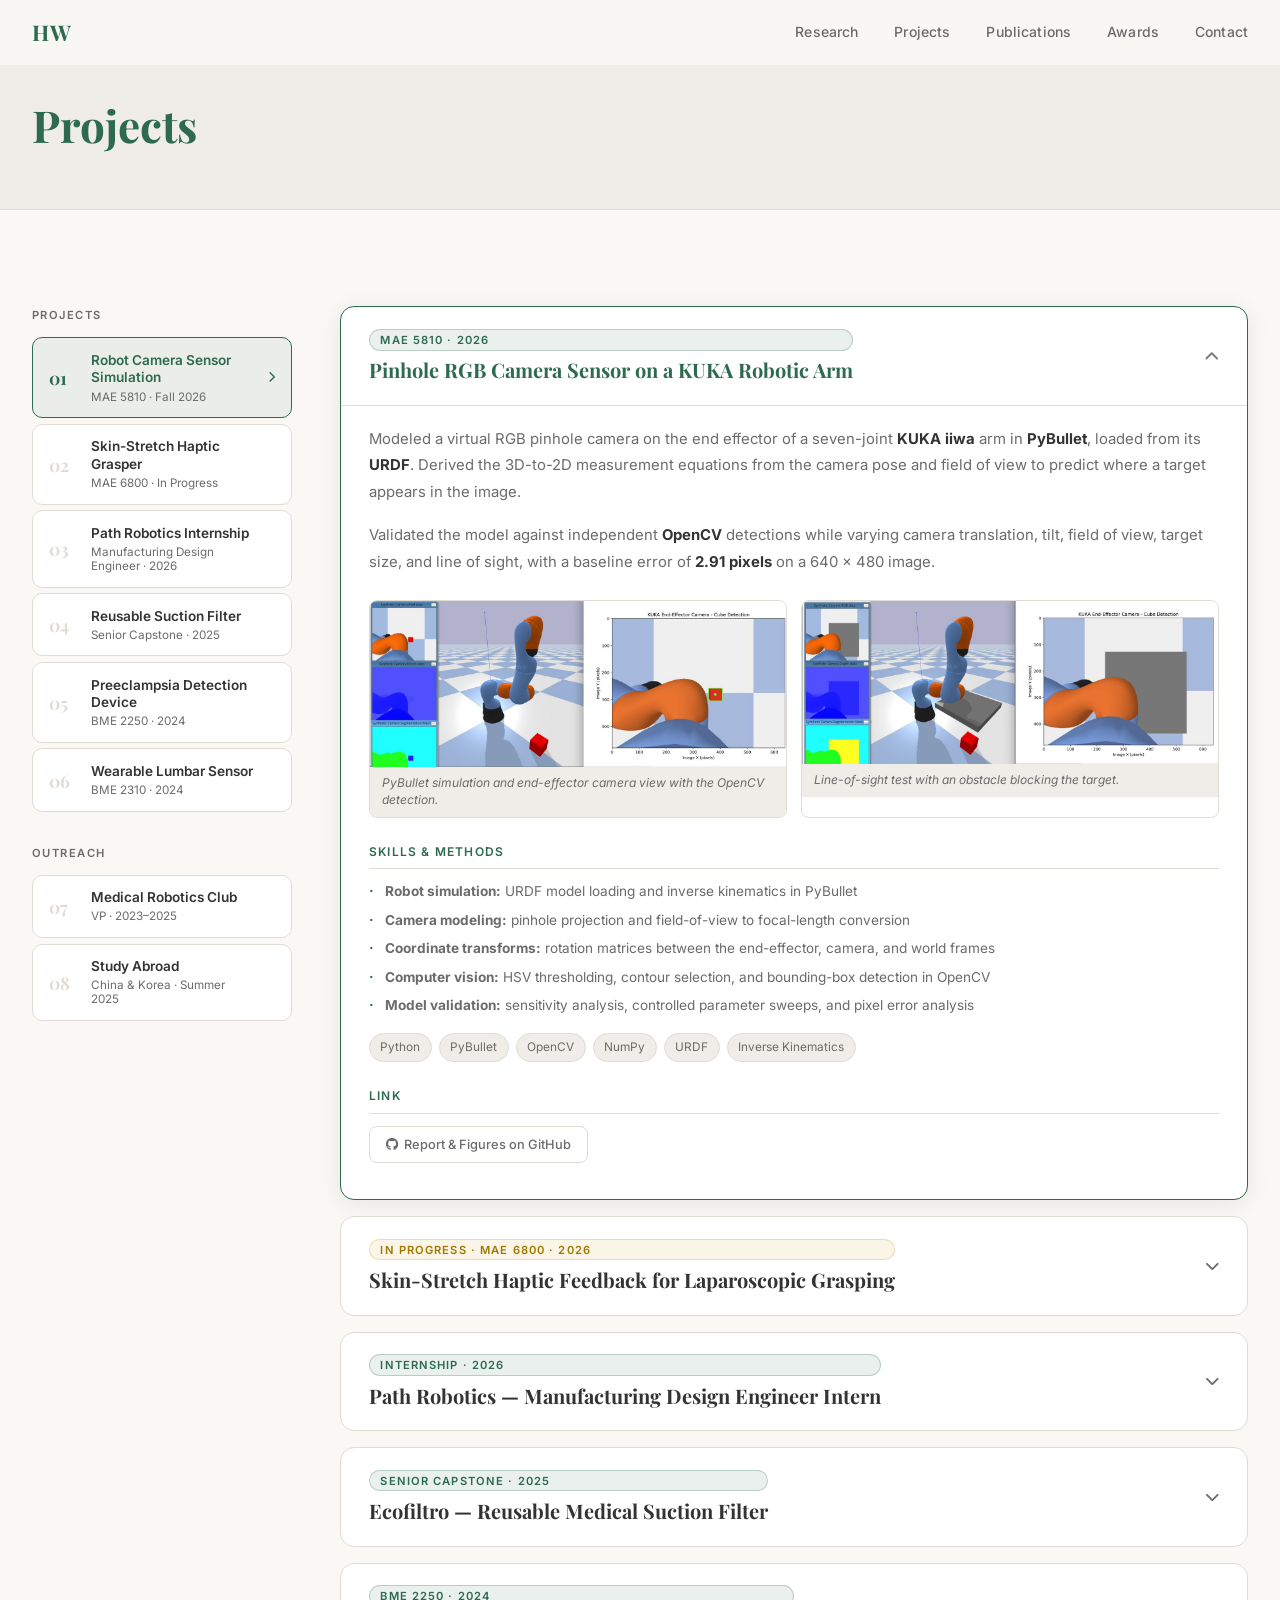
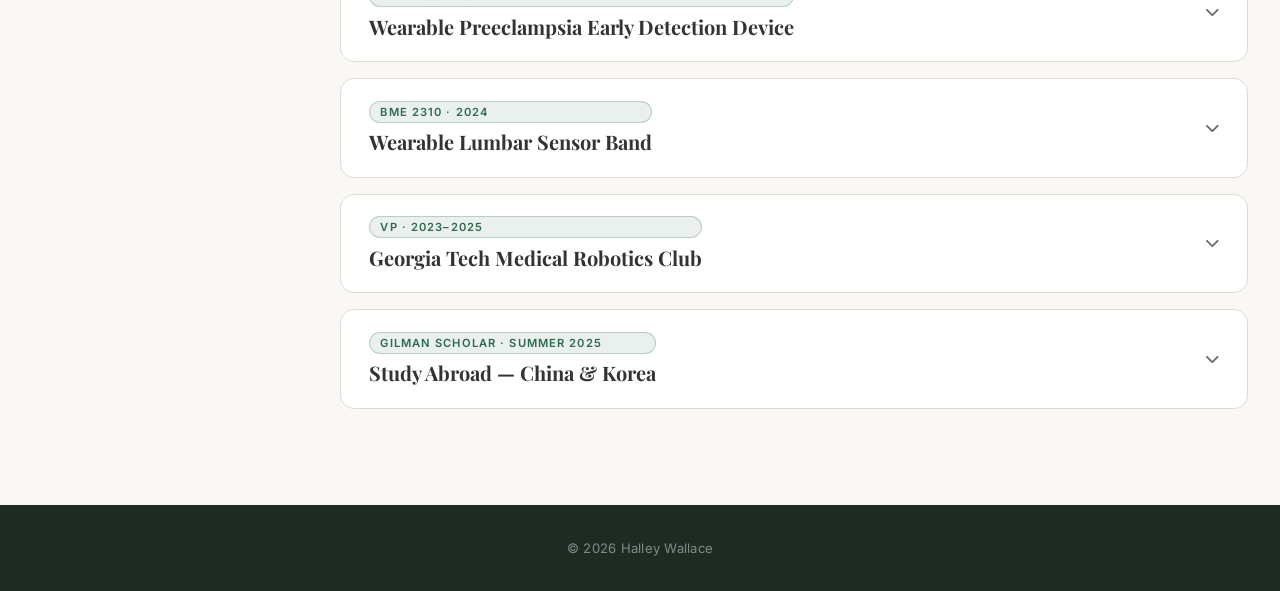
==== commit fc7ba782: "Shorten thesis, Robot Perception, and haptics sections to match other projects Co-Authored-By: Claud" ====
--- a/projects.html
+++ b/projects.html
@@ -120,110 +120,47 @@
                     <div class="accordion-section open" id="perception">
                         <button class="accordion-header" aria-expanded="true">
                             <div class="accordion-header-text">
-                                <span class="accordion-badge darpa-badge">MAE 5810 Robot Perception · Oct 2026</span>
+                                <span class="accordion-badge darpa-badge">MAE 5810 · 2026</span>
                                 <h2>Pinhole RGB Camera Sensor on a KUKA Robotic Arm</h2>
                             </div>
                             <i class="fas fa-chevron-down accordion-icon" style="transform:rotate(180deg)"></i>
                         </button>
                         <div class="accordion-body">
 
-                            <figure class="proj-photo-item no-crop" style="margin:1.25rem 0 1.25rem;">
-                                <img src="assets/images/perception_los_clear.jpg" alt="PyBullet simulation of a KUKA arm beside its end-effector camera view, with the red cube detected">
-                                <figcaption>PyBullet simulation (left) and the end-effector camera view with the OpenCV detection of the red cube (right).</figcaption>
-                            </figure>
-
-                            <p>
-                                For my Robot Perception midterm at Cornell, I modeled a virtual RGB pinhole
-                                camera mounted on the end effector of a seven-joint <strong>KUKA iiwa</strong>
-                                arm in <strong>PyBullet</strong>, loading the robot from its
-                                <strong>URDF</strong>. I then tested how image measurements depend on camera
-                                pose, field of view, target size, and occlusion.
-                            </p>
-                            <p>
-                                Each test compared two independent estimates of where a red cube appears in
-                                the image: a <strong>mathematical prediction</strong> that projects the
-                                cube's known 3D position through the camera model, and an
-                                <strong>OpenCV measurement</strong> taken directly from the rendered pixels.
-                                The two agreed to within <strong>2.91 pixels</strong> in the baseline case on a
-                                640 × 480 image. This validates the geometric model in simulation; it is not
-                                a physical-camera calibration, and it does not model image noise or lens
-                                distortion.
-                            </p>
-
-                            <div class="accordion-links-section">
-                                <h4>Mathematical Modeling</h4>
-                                <dl class="eq-list">
-                                    <dt>World to camera frame</dt>
-                                    <dd>q<sub>C</sub> = R<sub>WC</sub><sup>T</sup> (x<sub>T</sub> − x<sub>C</sub>)</dd>
-                                    <dt>Pinhole projection to pixels</dt>
-                                    <dd>û = c<sub>x</sub> − f q<sub>x</sub> / q<sub>z</sub>, &nbsp; v̂ = c<sub>y</sub> − f q<sub>y</sub> / q<sub>z</sub></dd>
-                                    <dt>Field of view to focal length</dt>
-                                    <dd>f = H / (2 tan(θ / 2))</dd>
-                                    <dt>Sensitivity to lateral motion</dt>
-                                    <dd>∂û / ∂q<sub>x</sub> = −f / q<sub>z</sub></dd>
-                                    <dt>Sensitivity to camera tilt</dt>
-                                    <dd>dû / dα = f [1 + (q<sub>x</sub> / q<sub>z</sub>)<sup>2</sup>]</dd>
-                                    <dt>Apparent target size</dt>
-                                    <dd>w<sub>px</sub> ≈ f L / q<sub>z</sub></dd>
-                                    <dt>Pixel error</dt>
-                                    <dd>e<sub>px</sub> = √[(u<sub>obs</sub> − û)<sup>2</sup> + (v<sub>obs</sub> − v̂)<sup>2</sup>]</dd>
-                                </dl>
-
-                                <h4>Technical Methods</h4>
-                                <ul class="acc-conf-list">
-                                    <li><strong>Robot setup:</strong> loaded the fixed-base arm from its KUKA URDF and solved inverse kinematics for the end-effector pose (0.00886 mm position error)</li>
-                                    <li><strong>Coordinate transforms:</strong> carried the camera mounting offset and tilt through rotation matrices from the end-effector frame to the camera frame</li>
-                                    <li><strong>Image measurement:</strong> HSV color thresholding, largest-contour selection, and bounding-box centers in OpenCV</li>
-                                    <li><strong>Controlled experiments:</strong> varied one parameter at a time across camera translation, field of view, tilt, cube size, and line of sight</li>
-                                    <li><strong>Error analysis:</strong> compared predicted and measured pixel locations, displacements, and size ratios</li>
-                                </ul>
-
-                                <h4>Key Results</h4>
-                                <ul class="acc-conf-list">
-                                    <li><strong>Baseline:</strong> predicted (380, 280) px vs. measured (382.5, 281.5) px, a <strong>2.91 px</strong> error</li>
-                                    <li><strong>Translation:</strong> moving the camera about 0.10 m shifted the cube <strong>48 px</strong> in both model and measurement, matching the predicted 480 px/m sensitivity at 0.50 m depth</li>
-                                    <li><strong>Tilt (0° to 20°):</strong> 102.11 px predicted vs. 104.5 px measured horizontal shift</li>
-                                    <li><strong>Field of view (50° to 110°):</strong> detected cube width fell from 108 px to 36 px</li>
-                                    <li><strong>Target size (4 to 10 cm):</strong> image width ratio of 2.55 vs. a physical size ratio of 2.50</li>
-                                    <li><strong>Occlusion:</strong> a blocked cube went undetected even though its center still projected inside the field of view, showing that being in the field of view does not guarantee visibility</li>
-                                </ul>
-                            </div>
-
-                            <div class="research-photo-gallery">
-                                <figure class="gallery-item no-crop">
-                                    <img src="assets/images/perception_tilt0.jpg" alt="Camera view at 0 degrees tilt">
-                                </figure>
-                                <figure class="gallery-item no-crop">
-                                    <img src="assets/images/perception_tilt10.jpg" alt="Camera view at 10 degrees tilt">
-                                </figure>
-                                <figure class="gallery-item no-crop">
-                                    <img src="assets/images/perception_tilt20.jpg" alt="Camera view at 20 degrees tilt">
-                                </figure>
-                            </div>
-                            <p class="gallery-caption">Camera tilt of 0°, 10°, and 20°. Only the tilt changes; the camera center and cube position stay fixed.</p>
-
-                            <div class="acc-figure-wrap" style="max-width:560px;background:var(--white);">
-                                <img src="assets/images/perception_tilt_plot.png" alt="Plot of predicted and OpenCV-measured horizontal pixel position versus camera tilt">
-                            </div>
-                            <p class="gallery-caption">Predicted and OpenCV-measured horizontal position across camera tilt.</p>
+                            <p style="margin-top:1.25rem;">
+                                Modeled a virtual RGB pinhole camera on the end effector of a seven-joint
+                                <strong>KUKA iiwa</strong> arm in <strong>PyBullet</strong>, loaded from its
+                                <strong>URDF</strong>. Derived the 3D-to-2D measurement equations from the
+                                camera pose and field of view to predict where a target appears in the image.
+                            </p>
+                            <p>
+                                Validated the model against independent <strong>OpenCV</strong> detections
+                                while varying camera translation, tilt, field of view, target size, and line
+                                of sight, with a baseline error of <strong>2.91 pixels</strong> on a
+                                640 × 480 image.
+                            </p>
 
                             <div class="proj-photo-grid">
                                 <figure class="proj-photo-item no-crop">
-                                    <img src="assets/images/perception_cube4cm.jpg" alt="Camera view of the 4 cm cube">
-                                    <figcaption>4 cm cube.</figcaption>
+                                    <img src="assets/images/perception_los_clear.jpg" alt="PyBullet simulation of a KUKA arm beside its end-effector camera view, with the red cube detected">
+                                    <figcaption>PyBullet simulation and end-effector camera view with the OpenCV detection.</figcaption>
                                 </figure>
                                 <figure class="proj-photo-item no-crop">
-                                    <img src="assets/images/perception_tilt0.jpg" alt="Camera view of the 10 cm cube">
-                                    <figcaption>10 cm cube, with the same camera pose and cube center.</figcaption>
-                                </figure>
-                            </div>
-
-                            <figure class="proj-photo-item no-crop" style="margin:1rem 0;">
-                                <img src="assets/images/perception_los_blocked.jpg" alt="Gray obstacle blocking the camera's view of the red cube">
-                                <figcaption>Line of sight blocked by an obstacle: OpenCV finds no red region, although the cube's center projects inside the field of view.</figcaption>
-                            </figure>
+                                    <img src="assets/images/perception_los_blocked.jpg" alt="Gray obstacle blocking the camera's view of the red cube">
+                                    <figcaption>Line-of-sight test with an obstacle blocking the target.</figcaption>
+                                </figure>
+                            </div>
 
                             <div class="accordion-links-section">
+                                <h4>Skills &amp; Methods</h4>
+                                <ul class="acc-conf-list">
+                                    <li><strong>Robot simulation:</strong> URDF model loading and inverse kinematics in PyBullet</li>
+                                    <li><strong>Camera modeling:</strong> pinhole projection and field-of-view to focal-length conversion</li>
+                                    <li><strong>Coordinate transforms:</strong> rotation matrices between the end-effector, camera, and world frames</li>
+                                    <li><strong>Computer vision:</strong> HSV thresholding, contour selection, and bounding-box detection in OpenCV</li>
+                                    <li><strong>Model validation:</strong> sensitivity analysis, controlled parameter sweeps, and pixel error analysis</li>
+                                </ul>
+
                                 <div class="proj-tools">
                                     <span class="proj-tool-tag">Python</span>
                                     <span class="proj-tool-tag">PyBullet</span>
@@ -231,9 +168,6 @@
                                     <span class="proj-tool-tag">NumPy</span>
                                     <span class="proj-tool-tag">URDF</span>
                                     <span class="proj-tool-tag">Inverse Kinematics</span>
-                                    <span class="proj-tool-tag">Pinhole Camera Model</span>
-                                    <span class="proj-tool-tag">Rigid-Body Transforms</span>
-                                    <span class="proj-tool-tag">Sensitivity Analysis</span>
                                 </div>
 
                                 <h4 style="margin-top:1.5rem;">Link</h4>
@@ -250,7 +184,7 @@
                     <div class="accordion-section" id="haptics">
                         <button class="accordion-header" aria-expanded="false">
                             <div class="accordion-header-text">
-                                <span class="accordion-badge progress-badge">In Progress · MAE 6800 · Fall 2026</span>
+                                <span class="accordion-badge progress-badge">In Progress · MAE 6800 · 2026</span>
                                 <h2>Skin-Stretch Haptic Feedback for Laparoscopic Grasping</h2>
                             </div>
                             <i class="fas fa-chevron-down accordion-icon"></i>
@@ -258,56 +192,26 @@
                         <div class="accordion-body" hidden>
 
                             <p style="margin-top:1.25rem;">
-                                For this course project, we are developing a forearm-worn skin-stretch device
-                                to help surgeons and surgical trainees distinguish soft tissue from stiff
-                                structures, such as gallstones,
-                                during minimally invasive gallbladder surgery. Force sensors on the jaws of
-                                laparoscopic forceps will measure grasping force, and a tactor on the forearm
-                                will stretch the skin in proportion to that force, keeping the hand free to
-                                operate.
-                            </p>
-                            <p>
-                                In laparoscopic surgery, trocar friction, abdominal wall elasticity, and the
-                                fulcrum effect all distort the forces a surgeon feels. Earlier forearm
-                                skin-stretch work raised stiffness identification from 50% to 73% and cut peak
-                                force by 36%, but with a palpation probe
-                                (<a href="https://univoak.hal.science/hal-05280392v1" target="_blank" rel="noopener">Saudrais et al., 2025</a>).
-                                Our project extends the approach to grasping, using the forceps surgeons rely
-                                on to hold and retract the gallbladder.
-                            </p>
-
-                            <div class="acc-figure-wrap" style="max-width:620px;">
-                                <img src="assets/images/haptics_concept.png" alt="Concept sketch of force sensors on a laparoscopic grasper wired to an Arduino and a rack-and-pinion tactor on the forearm">
-                            </div>
-                            <p class="gallery-caption">
-                                Concept sketch: force-sensitive resistors on the grasper jaws signal an Arduino,
-                                which drives a servo and rack-and-pinion to displace a forearm tactor.
+                                Developing a forearm-worn skin-stretch device to improve stiffness
+                                discrimination during laparoscopic grasping. <strong>Force-sensitive
+                                resistors</strong> on the forceps jaws will measure grasping force, and an
+                                <strong>Arduino</strong> will map that signal to a servo-driven
+                                <strong>rack-and-pinion</strong> that displaces a tactor on the forearm.
+                            </p>
+                            <p>
+                                We will characterize the relationship between grasping force, object
+                                stiffness, and tactor displacement, then compare stiffness identification
+                                with standard and haptic graspers in a user study.
                             </p>
 
                             <div class="accordion-links-section">
-                                <h4>Planned Validation</h4>
-                                <p>
-                                    Five users will rank three objects of different stiffness that they cannot
-                                    see, using a standard laparoscopic grasper and our haptic grasper. We will
-                                    compare how accurately they identify stiffness with each one.
-                                </p>
-
-                                <h4>Project Plan</h4>
-                                <ul class="acc-conf-list">
-                                    <li>Finalize components, order materials, and complete the initial CAD</li>
-                                    <li>Assemble the rack-and-pinion mechanism and validate the force sensors</li>
-                                    <li>Find the force-displacement relationship and integrate the system</li>
-                                    <li>Run the user study and collect data</li>
-                                    <li>Finalize the setup for the demo</li>
-                                </ul>
-
                                 <h4>Skills I Will Build</h4>
                                 <ul class="acc-conf-list">
-                                    <li><strong>Haptic device design:</strong> a wearable, servo-driven rack-and-pinion skin-stretch mechanism</li>
-                                    <li><strong>Sensor integration:</strong> instrumenting forceps jaws with force-sensitive resistors and validating their signals</li>
-                                    <li><strong>Embedded control:</strong> mapping force readings to servo motion on an Arduino in real time</li>
-                                    <li><strong>System characterization:</strong> relating grasping force, object stiffness, and tactor displacement</li>
-                                    <li><strong>Human-centered evaluation:</strong> designing a user study around perception of stiffness</li>
+                                    <li><strong>Haptic device design:</strong> wearable, servo-driven skin-stretch mechanisms</li>
+                                    <li><strong>Sensor integration:</strong> instrumenting and validating force sensing on surgical forceps</li>
+                                    <li><strong>Embedded control:</strong> real-time mapping of force signals to servo motion</li>
+                                    <li><strong>System characterization:</strong> force-displacement testing</li>
+                                    <li><strong>User study design:</strong> evaluating stiffness perception</li>
                                 </ul>
 
                                 <div class="proj-tools">
@@ -315,10 +219,8 @@
                                     <span class="proj-tool-tag">Force-Sensitive Resistors</span>
                                     <span class="proj-tool-tag">Arduino</span>
                                     <span class="proj-tool-tag">Servo Control</span>
-                                    <span class="proj-tool-tag">Rack &amp; Pinion</span>
                                     <span class="proj-tool-tag">CAD</span>
                                     <span class="proj-tool-tag">Additive Manufacturing</span>
-                                    <span class="proj-tool-tag">User Study Design</span>
                                 </div>
                             </div>
                         </div>
--- a/assets/css/style.css
+++ b/assets/css/style.css
@@ -1935,29 +1935,6 @@
 /* Show the whole image: screenshots and data figures must not be cropped */
 .proj-photo-item.no-crop img { aspect-ratio: auto; height: auto; }
 .proj-photo-item.no-crop:hover img { transform: none; }
-
-/* Equation list */
-.eq-list {
-    display: grid;
-    grid-template-columns: minmax(170px, auto) 1fr;
-    gap: 0.55rem 1.25rem;
-    margin: 0.25rem 0 0.5rem;
-    font-size: 0.85rem;
-    color: var(--text-muted);
-}
-
-.eq-list dd {
-    /* Not Playfair: its old-style numerals make a "2" read like a "z" */
-    font-family: 'Times New Roman', Times, serif;
-    font-size: 1.05rem;
-    font-style: italic;
-    color: var(--text);
-}
-
-@media (max-width: 640px) {
-    .eq-list { grid-template-columns: 1fr; gap: 0.1rem; }
-    .eq-list dd { margin-bottom: 0.6rem; }
-}
 
 /* Coming soon placeholder */
 .proj-coming-soon {
